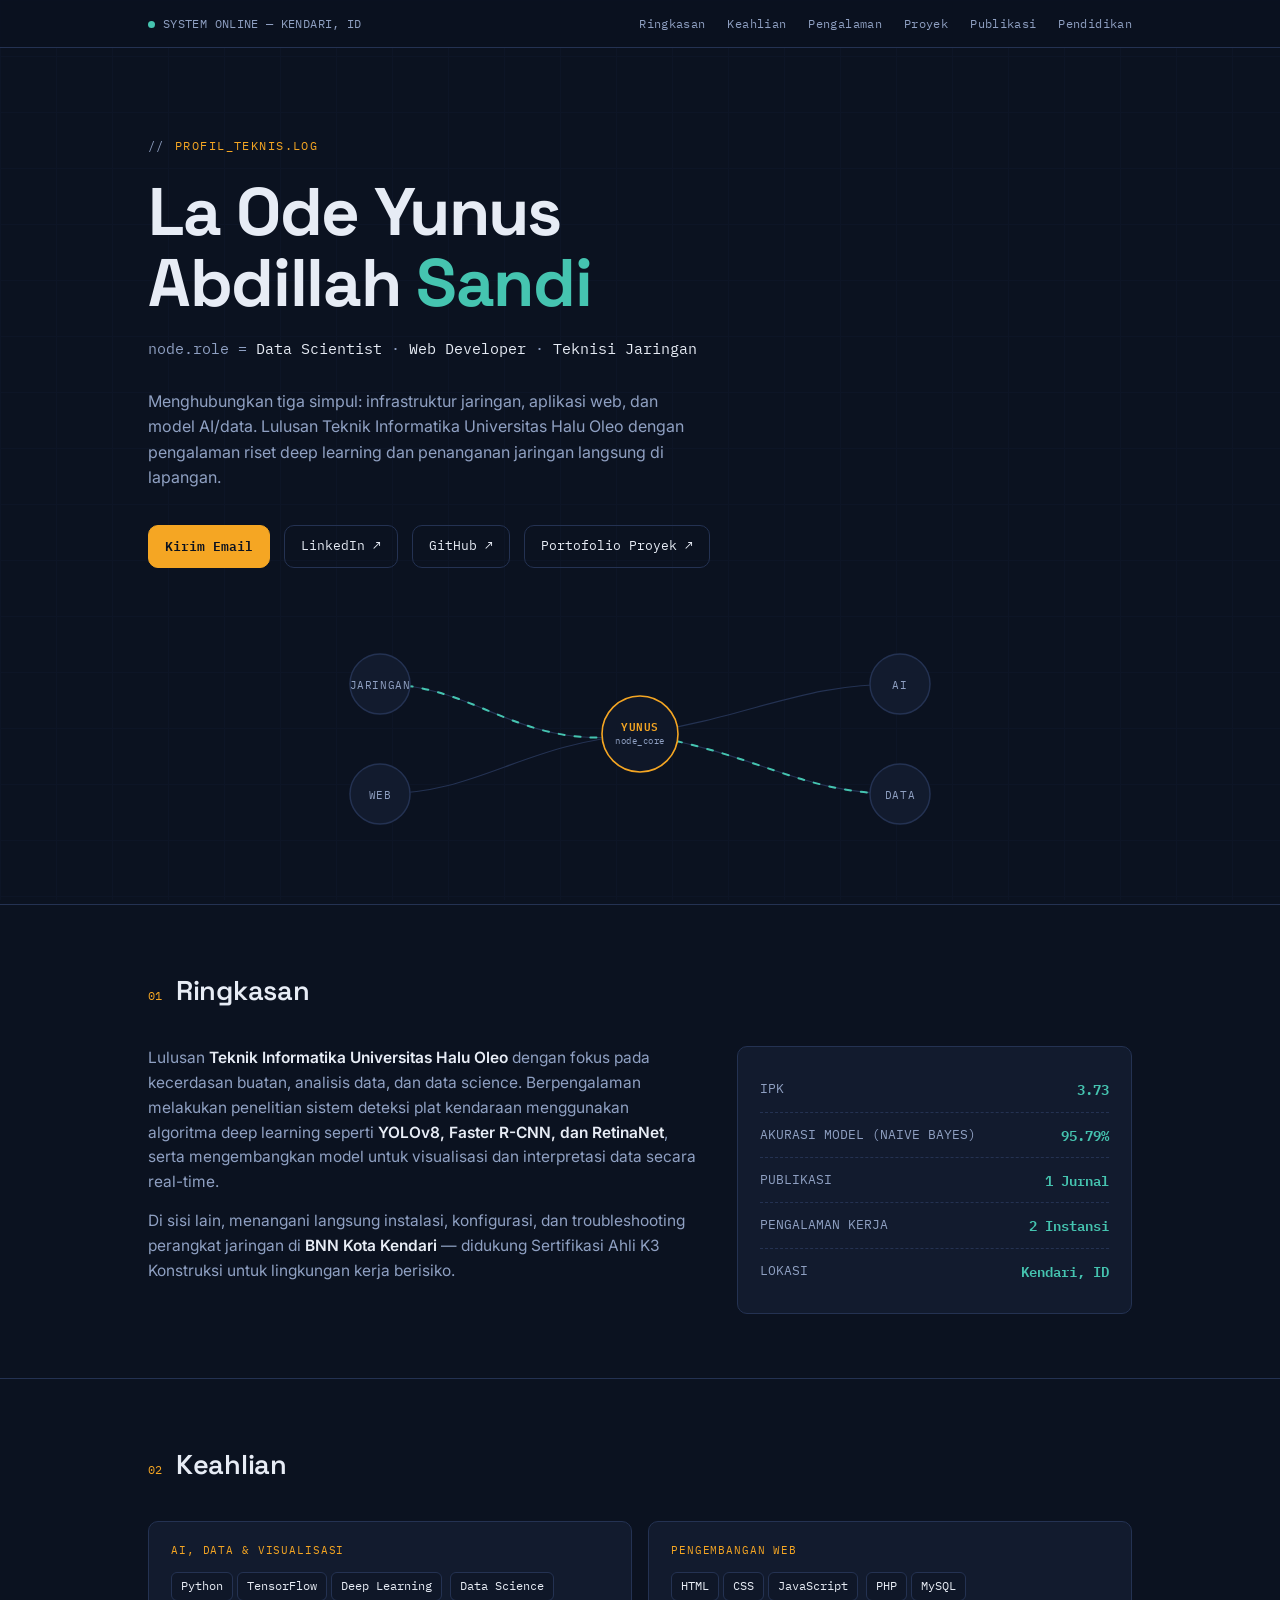
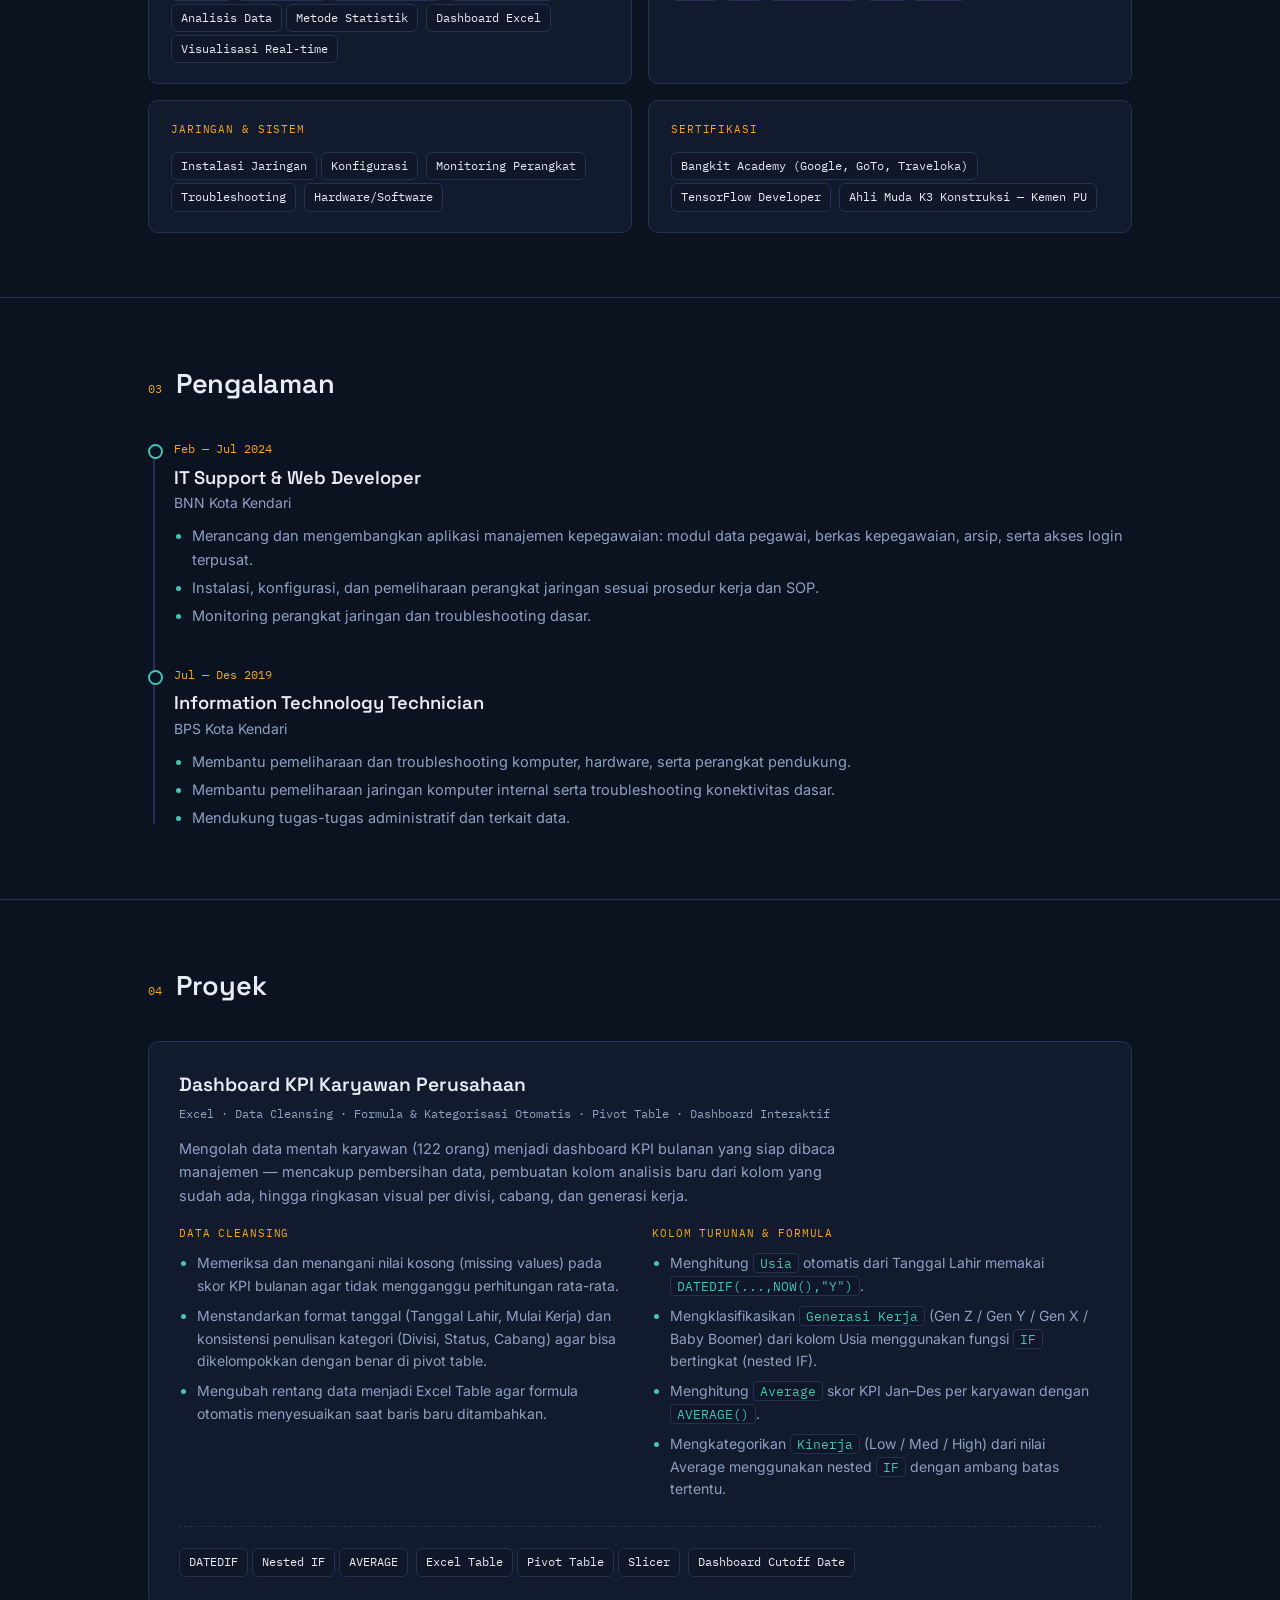
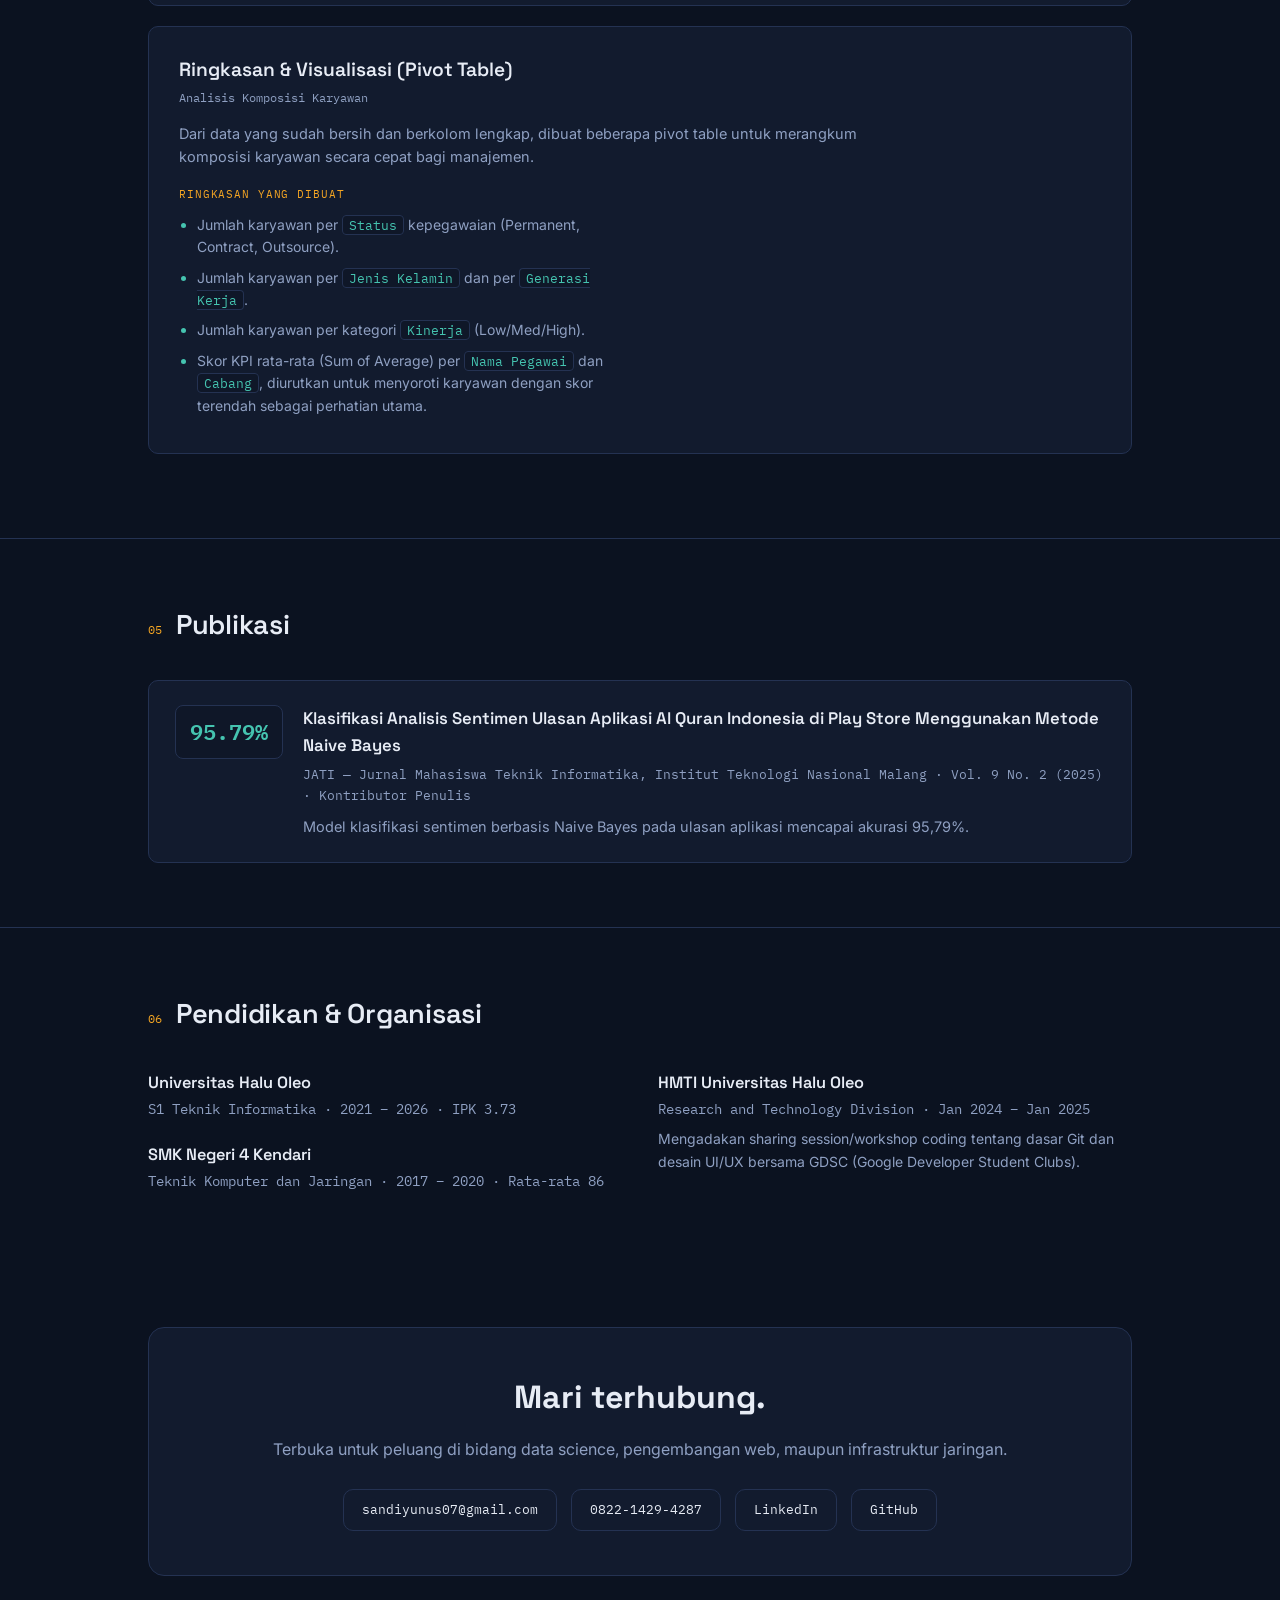
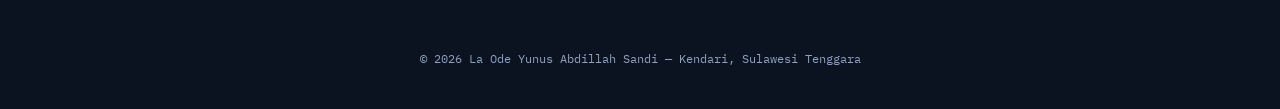
==== index.html @ ad622425 "Add files via upload" ====
<!DOCTYPE html>
<html lang="id">
<head>
<meta charset="UTF-8">
<meta name="viewport" content="width=device-width, initial-scale=1.0">
<title>La Ode Yunus Abdillah Sandi — Portofolio</title>
<link rel="preconnect" href="https://fonts.googleapis.com">
<link href="https://fonts.googleapis.com/css2?family=Space+Grotesk:wght@400;500;600;700&family=Inter:wght@400;500;600&family=IBM+Plex+Mono:wght@400;500;600&display=swap" rel="stylesheet">
<style>
  :root{
    --bg:#0B1220;
    --panel:#121B2E;
    --panel-2:#0F1728;
    --line:#243252;
    --text:#E7ECF5;
    --text-dim:#8FA0C2;
    --amber:#F5A623;
    --cyan:#45C4B0;
    --danger:#E8586C;
    --radius:10px;
    --mono: 'IBM Plex Mono', monospace;
    --disp: 'Space Grotesk', sans-serif;
    --body: 'Inter', sans-serif;
  }
  *{box-sizing:border-box; margin:0; padding:0;}
  html{scroll-behavior:smooth;}
  body{
    background:var(--bg);
    color:var(--text);
    font-family:var(--body);
    line-height:1.6;
    overflow-x:hidden;
  }
  body::before{
    content:"";
    position:fixed; inset:0;
    background-image:
      linear-gradient(var(--line) 1px, transparent 1px),
      linear-gradient(90deg, var(--line) 1px, transparent 1px);
    background-size:56px 56px;
    opacity:0.12;
    pointer-events:none;
    z-index:0;
  }
  a{color:inherit; text-decoration:none;}
  .wrap{max-width:1040px; margin:0 auto; padding:0 28px; position:relative; z-index:1;}
  ::selection{background:var(--amber); color:#0B1220;}

  /* ---------- top status bar ---------- */
  .statusbar{
    position:sticky; top:0; z-index:50;
    background:rgba(11,18,32,0.86);
    backdrop-filter:blur(10px);
    border-bottom:1px solid var(--line);
  }
  .statusbar .wrap{
    display:flex; align-items:center; justify-content:space-between;
    padding:14px 28px;
    font-family:var(--mono);
    font-size:12px;
    color:var(--text-dim);
    letter-spacing:0.03em;
  }
  .statusbar .dot{
    width:7px; height:7px; border-radius:50%;
    background:var(--cyan);
    display:inline-block; margin-right:8px;
    box-shadow:0 0 0 0 rgba(69,196,176,0.6);
    animation:pulse 2s infinite;
  }
  @keyframes pulse{
    0%{box-shadow:0 0 0 0 rgba(69,196,176,0.5);}
    70%{box-shadow:0 0 0 8px rgba(69,196,176,0);}
    100%{box-shadow:0 0 0 0 rgba(69,196,176,0);}
  }
  .statusbar nav{display:flex; gap:22px;}
  .statusbar nav a{color:var(--text-dim); transition:color .2s;}
  .statusbar nav a:hover{color:var(--amber);}
  @media (max-width:640px){ .statusbar nav{display:none;} }

  /* ---------- hero ---------- */
  .hero{padding:88px 0 60px; position:relative;}
  .eyebrow{
    font-family:var(--mono); font-size:12px; color:var(--amber);
    letter-spacing:0.12em; text-transform:uppercase;
    display:flex; align-items:center; gap:10px; margin-bottom:22px;
  }
  .eyebrow::before{content:"//"; color:var(--text-dim);}
  h1{
    font-family:var(--disp); font-weight:700;
    font-size:clamp(2.4rem, 6vw, 4.2rem);
    line-height:1.05; letter-spacing:-0.02em;
    margin-bottom:18px;
  }
  h1 .accent{color:var(--cyan);}
  .role-line{
    font-family:var(--mono); font-size:15px; color:var(--text-dim);
    margin-bottom:28px;
  }
  .role-line span{color:var(--text);}
  .hero-desc{max-width:560px; color:var(--text-dim); font-size:16px; margin-bottom:34px;}
  .hero-links{display:flex; gap:14px; flex-wrap:wrap; margin-bottom:56px;}
  .hero-links a{
    font-family:var(--mono); font-size:13px;
    padding:10px 16px; border:1px solid var(--line); border-radius:var(--radius);
    color:var(--text); transition:.2s;
  }
  .hero-links a:hover{border-color:var(--cyan); color:var(--cyan); transform:translateY(-1px);}
  .hero-links a.primary{background:var(--amber); border-color:var(--amber); color:#0B1220; font-weight:600;}
  .hero-links a.primary:hover{background:#ffb84d; border-color:#ffb84d; color:#0B1220;}

  /* signature network diagram */
  .netdiagram{width:100%; max-width:760px; margin:0 auto;}
  .netdiagram svg{width:100%; height:auto; display:block;}
  .netlabel{font-family:var(--mono); font-size:10.5px; fill:var(--text-dim); letter-spacing:0.05em;}
  .netnode{fill:var(--panel); stroke:var(--line); stroke-width:1.5;}
  .netnode-core{fill:var(--panel-2); stroke:var(--amber); stroke-width:1.6;}
  .netline{stroke:var(--line); stroke-width:1.2; fill:none;}
  .netpulse{stroke:var(--cyan); stroke-width:2; fill:none; stroke-dasharray:6 10; stroke-linecap:round;}

  /* ---------- section shell ---------- */
  section{padding:64px 0; border-top:1px solid var(--line); position:relative;}
  .sec-head{display:flex; align-items:baseline; gap:14px; margin-bottom:34px; flex-wrap:wrap;}
  .sec-num{font-family:var(--mono); font-size:12px; color:var(--amber);}
  .sec-title{font-family:var(--disp); font-size:1.7rem; font-weight:600; letter-spacing:-0.01em;}

  /* ---------- ringkasan ---------- */
  .summary-grid{display:grid; grid-template-columns:1.4fr 1fr; gap:36px;}
  @media (max-width:760px){ .summary-grid{grid-template-columns:1fr;} }
  .summary-text p{color:var(--text-dim); font-size:15.5px; margin-bottom:14px;}
  .summary-text strong{color:var(--text); font-weight:600;}
  .stat-panel{
    background:var(--panel); border:1px solid var(--line); border-radius:var(--radius);
    padding:20px 22px;
  }
  .stat-row{display:flex; justify-content:space-between; padding:11px 0; border-bottom:1px dashed var(--line); font-size:14px;}
  .stat-row:last-child{border-bottom:none;}
  .stat-row .k{color:var(--text-dim); font-family:var(--mono); font-size:12.5px;}
  .stat-row .v{color:var(--cyan); font-weight:600; font-family:var(--mono);}

  /* ---------- keahlian ---------- */
  .skills-grid{display:grid; grid-template-columns:repeat(2, 1fr); gap:16px;}
  @media (max-width:700px){ .skills-grid{grid-template-columns:1fr;} }
  .skill-card{
    background:var(--panel); border:1px solid var(--line); border-radius:var(--radius);
    padding:20px 22px; transition:.2s;
  }
  .skill-card:hover{border-color:var(--cyan); transform:translateY(-2px);}
  .skill-card .label{
    font-family:var(--mono); font-size:11px; color:var(--amber);
    text-transform:uppercase; letter-spacing:0.08em; margin-bottom:10px; display:block;
  }
  .skill-card .items{color:var(--text-dim); font-size:14px;}
  .tag{
    display:inline-block; background:var(--panel-2); border:1px solid var(--line);
    color:var(--text); font-family:var(--mono); font-size:11.5px;
    padding:4px 9px; border-radius:6px; margin:3px 4px 0 0;
  }

  /* ---------- pengalaman timeline ---------- */
  .timeline{position:relative; padding-left:26px;}
  .timeline::before{
    content:""; position:absolute; left:5px; top:6px; bottom:6px; width:1.5px;
    background:var(--line);
  }
  .tl-item{position:relative; margin-bottom:38px;}
  .tl-item:last-child{margin-bottom:0;}
  .tl-item::before{
    content:""; position:absolute; left:-26px; top:5px; width:11px; height:11px;
    border-radius:50%; background:var(--bg); border:2px solid var(--cyan);
  }
  .tl-period{font-family:var(--mono); font-size:12px; color:var(--amber); margin-bottom:4px;}
  .tl-role{font-family:var(--disp); font-size:1.15rem; font-weight:600;}
  .tl-org{color:var(--text-dim); font-size:14px; margin-bottom:10px;}
  .tl-item ul{padding-left:18px; color:var(--text-dim); font-size:14.5px;}
  .tl-item li{margin-bottom:5px;}
  .tl-item li::marker{color:var(--cyan);}

  /* ---------- proyek ---------- */
  .project-card{
    background:var(--panel); border:1px solid var(--line); border-radius:var(--radius);
    padding:28px 30px; margin-bottom:20px;
  }
  .project-head{display:flex; justify-content:space-between; align-items:flex-start; gap:16px; flex-wrap:wrap; margin-bottom:14px;}
  .project-title{font-family:var(--disp); font-weight:600; font-size:1.2rem;}
  .project-type{font-family:var(--mono); font-size:11.5px; color:var(--text-dim); margin-top:4px;}
  .project-desc{color:var(--text-dim); font-size:14.5px; margin-bottom:18px; max-width:680px;}
  .project-cols{display:grid; grid-template-columns:1fr 1fr; gap:24px;}
  @media (max-width:700px){ .project-cols{grid-template-columns:1fr;} }
  .project-block .label{
    font-family:var(--mono); font-size:11px; color:var(--amber);
    text-transform:uppercase; letter-spacing:0.08em; margin-bottom:10px; display:block;
  }
  .project-block ul{padding-left:18px; color:var(--text-dim); font-size:14px;}
  .project-block li{margin-bottom:8px;}
  .project-block li::marker{color:var(--cyan);}
  .project-block code{
    background:var(--panel-2); border:1px solid var(--line); border-radius:4px;
    padding:1px 6px; font-family:var(--mono); font-size:12.5px; color:var(--cyan);
  }
  .project-tags{margin-top:18px; padding-top:18px; border-top:1px dashed var(--line);}

  /* ---------- publikasi ---------- */
  .pub-card{
    background:var(--panel); border:1px solid var(--line); border-radius:var(--radius);
    padding:24px 26px; display:flex; gap:20px; align-items:flex-start;
  }
  @media (max-width:600px){ .pub-card{flex-direction:column;} }
  .pub-badge{
    font-family:var(--mono); font-size:22px; font-weight:600; color:var(--cyan);
    background:var(--panel-2); border:1px solid var(--line); border-radius:8px;
    padding:8px 14px; white-space:nowrap;
  }
  .pub-title{font-family:var(--disp); font-weight:600; font-size:1.05rem; margin-bottom:6px;}
  .pub-meta{color:var(--text-dim); font-size:13px; font-family:var(--mono); margin-bottom:8px;}
  .pub-desc{color:var(--text-dim); font-size:14.5px;}

  /* ---------- pendidikan / organisasi split ---------- */
  .split-grid{display:grid; grid-template-columns:1fr 1fr; gap:36px;}
  @media (max-width:700px){ .split-grid{grid-template-columns:1fr;} }
  .edu-item{margin-bottom:22px;}
  .edu-item:last-child{margin-bottom:0;}
  .edu-school{font-family:var(--disp); font-weight:600; font-size:1.02rem;}
  .edu-detail{color:var(--text-dim); font-size:13.5px; font-family:var(--mono); margin-top:3px;}

  /* ---------- footer / contact ---------- */
  footer{padding:70px 0 50px;}
  .footer-inner{
    background:var(--panel); border:1px solid var(--line); border-radius:16px;
    padding:44px 36px; text-align:center;
  }
  footer h2{font-family:var(--disp); font-size:2rem; margin-bottom:14px;}
  footer p{color:var(--text-dim); margin-bottom:26px;}
  .footer-links{display:flex; gap:14px; justify-content:center; flex-wrap:wrap;}
  .footer-links a{
    font-family:var(--mono); font-size:13px;
    padding:10px 18px; border:1px solid var(--line); border-radius:var(--radius);
    transition:.2s;
  }
  .footer-links a:hover{border-color:var(--amber); color:var(--amber);}
  .copyright{text-align:center; font-family:var(--mono); font-size:11.5px; color:var(--text-dim); padding:24px 0 40px;}

  .reveal{opacity:0; transform:translateY(16px); transition:opacity .6s ease, transform .6s ease;}
  .reveal.in{opacity:1; transform:translateY(0);}

  @media (prefers-reduced-motion: reduce){
    *{animation:none !important; transition:none !important;}
  }
</style>
</head>
<body>

<div class="statusbar">
  <div class="wrap">
    <div><span class="dot"></span>SYSTEM ONLINE — KENDARI, ID</div>
    <nav>
      <a href="#ringkasan">Ringkasan</a>
      <a href="#keahlian">Keahlian</a>
      <a href="#pengalaman">Pengalaman</a>
      <a href="#proyek">Proyek</a>
      <a href="#publikasi">Publikasi</a>
      <a href="#pendidikan">Pendidikan</a>
    </nav>
  </div>
</div>

<header class="hero">
  <div class="wrap">
    <div class="eyebrow">profil_teknis.log</div>
    <h1>La Ode Yunus<br>Abdillah <span class="accent">Sandi</span></h1>
    <div class="role-line">node.role = <span>Data Scientist</span> · <span>Web Developer</span> · <span>Teknisi Jaringan</span></div>
    <p class="hero-desc">Menghubungkan tiga simpul: infrastruktur jaringan, aplikasi web, dan model AI/data. Lulusan Teknik Informatika Universitas Halu Oleo dengan pengalaman riset deep learning dan penanganan jaringan langsung di lapangan.</p>
    <div class="hero-links">
      <a class="primary" href="mailto:sandiyunus07@gmail.com">Kirim Email</a>
      <a href="https://www.linkedin.com/in/laode-yunus/" target="_blank" rel="noopener">LinkedIn ↗</a>
      <a href="https://github.com/SandiYunus" target="_blank" rel="noopener">GitHub ↗</a>
      <a href="https://drive.google.com/drive/folders/1VgXM6Cee7Kmmv13qhAUrv4YIdyEqbrY4" target="_blank" rel="noopener">Portofolio Proyek ↗</a>
    </div>

    <div class="netdiagram reveal">
      <svg viewBox="0 0 760 220" xmlns="http://www.w3.org/2000/svg">
        <path class="netline" d="M120,60 C220,60 260,130 380,110"></path>
        <path class="netline" d="M120,170 C220,170 260,120 380,110"></path>
        <path class="netline" d="M640,60 C540,60 500,90 380,110"></path>
        <path class="netline" d="M640,170 C540,170 500,130 380,110"></path>

        <path class="netpulse" d="M120,60 C220,60 260,130 380,110">
          <animate attributeName="stroke-dashoffset" from="160" to="0" dur="3.2s" repeatCount="indefinite"/>
        </path>
        <path class="netpulse" d="M640,170 C540,170 500,130 380,110">
          <animate attributeName="stroke-dashoffset" from="0" to="160" dur="3.6s" repeatCount="indefinite"/>
        </path>

        <circle class="netnode" cx="120" cy="60" r="30"></circle>
        <text x="120" y="65" text-anchor="middle" class="netlabel">JARINGAN</text>

        <circle class="netnode" cx="120" cy="170" r="30"></circle>
        <text x="120" y="175" text-anchor="middle" class="netlabel">WEB</text>

        <circle class="netnode" cx="640" cy="60" r="30"></circle>
        <text x="640" y="65" text-anchor="middle" class="netlabel">AI</text>

        <circle class="netnode" cx="640" cy="170" r="30"></circle>
        <text x="640" y="175" text-anchor="middle" class="netlabel">DATA</text>

        <circle class="netnode-core" cx="380" cy="110" r="38"></circle>
        <text x="380" y="107" text-anchor="middle" class="netlabel" style="fill:#F5A623; font-weight:600;">YUNUS</text>
        <text x="380" y="120" text-anchor="middle" class="netlabel" style="font-size:9px;">node_core</text>
      </svg>
    </div>
  </div>
</header>

<section id="ringkasan">
  <div class="wrap">
    <div class="sec-head"><span class="sec-num">01</span><span class="sec-title">Ringkasan</span></div>
    <div class="summary-grid">
      <div class="summary-text reveal">
        <p>Lulusan <strong>Teknik Informatika Universitas Halu Oleo</strong> dengan fokus pada kecerdasan buatan, analisis data, dan data science. Berpengalaman melakukan penelitian sistem deteksi plat kendaraan menggunakan algoritma deep learning seperti <strong>YOLOv8, Faster R-CNN, dan RetinaNet</strong>, serta mengembangkan model untuk visualisasi dan interpretasi data secara real-time.</p>
        <p>Di sisi lain, menangani langsung instalasi, konfigurasi, dan troubleshooting perangkat jaringan di <strong>BNN Kota Kendari</strong> — didukung Sertifikasi Ahli K3 Konstruksi untuk lingkungan kerja berisiko.</p>
      </div>
      <div class="stat-panel reveal">
        <div class="stat-row"><span class="k">IPK</span><span class="v">3.73</span></div>
        <div class="stat-row"><span class="k">AKURASI MODEL (NAIVE BAYES)</span><span class="v">95.79%</span></div>
        <div class="stat-row"><span class="k">PUBLIKASI</span><span class="v">1 Jurnal</span></div>
        <div class="stat-row"><span class="k">PENGALAMAN KERJA</span><span class="v">2 Instansi</span></div>
        <div class="stat-row"><span class="k">LOKASI</span><span class="v">Kendari, ID</span></div>
      </div>
    </div>
  </div>
</section>

<section id="keahlian">
  <div class="wrap">
    <div class="sec-head"><span class="sec-num">02</span><span class="sec-title">Keahlian</span></div>
    <div class="skills-grid">
      <div class="skill-card reveal">
        <span class="label">AI, Data &amp; Visualisasi</span>
        <div class="items">
          <span class="tag">Python</span><span class="tag">TensorFlow</span><span class="tag">Deep Learning</span>
          <span class="tag">Data Science</span><span class="tag">Analisis Data</span><span class="tag">Metode Statistik</span>
          <span class="tag">Dashboard Excel</span><span class="tag">Visualisasi Real-time</span>
        </div>
      </div>
      <div class="skill-card reveal">
        <span class="label">Pengembangan Web</span>
        <div class="items">
          <span class="tag">HTML</span><span class="tag">CSS</span><span class="tag">JavaScript</span>
          <span class="tag">PHP</span><span class="tag">MySQL</span>
        </div>
      </div>
      <div class="skill-card reveal">
        <span class="label">Jaringan &amp; Sistem</span>
        <div class="items">
          <span class="tag">Instalasi Jaringan</span><span class="tag">Konfigurasi</span>
          <span class="tag">Monitoring Perangkat</span><span class="tag">Troubleshooting</span>
          <span class="tag">Hardware/Software</span>
        </div>
      </div>
      <div class="skill-card reveal">
        <span class="label">Sertifikasi</span>
        <div class="items">
          <span class="tag">Bangkit Academy (Google, GoTo, Traveloka)</span>
          <span class="tag">TensorFlow Developer</span>
          <span class="tag">Ahli Muda K3 Konstruksi — Kemen PU</span>
        </div>
      </div>
    </div>
  </div>
</section>

<section id="pengalaman">
  <div class="wrap">
    <div class="sec-head"><span class="sec-num">03</span><span class="sec-title">Pengalaman</span></div>
    <div class="timeline">
      <div class="tl-item reveal">
        <div class="tl-period">Feb — Jul 2024</div>
        <div class="tl-role">IT Support &amp; Web Developer</div>
        <div class="tl-org">BNN Kota Kendari</div>
        <ul>
          <li>Merancang dan mengembangkan aplikasi manajemen kepegawaian: modul data pegawai, berkas kepegawaian, arsip, serta akses login terpusat.</li>
          <li>Instalasi, konfigurasi, dan pemeliharaan perangkat jaringan sesuai prosedur kerja dan SOP.</li>
          <li>Monitoring perangkat jaringan dan troubleshooting dasar.</li>
        </ul>
      </div>
      <div class="tl-item reveal">
        <div class="tl-period">Jul — Des 2019</div>
        <div class="tl-role">Information Technology Technician</div>
        <div class="tl-org">BPS Kota Kendari</div>
        <ul>
          <li>Membantu pemeliharaan dan troubleshooting komputer, hardware, serta perangkat pendukung.</li>
          <li>Membantu pemeliharaan jaringan komputer internal serta troubleshooting konektivitas dasar.</li>
          <li>Mendukung tugas-tugas administratif dan terkait data.</li>
        </ul>
      </div>
    </div>
  </div>
</section>

<section id="proyek">
  <div class="wrap">
    <div class="sec-head"><span class="sec-num">04</span><span class="sec-title">Proyek</span></div>

    <div class="project-card reveal">
      <div class="project-head">
        <div>
          <div class="project-title">Dashboard KPI Karyawan Perusahaan</div>
          <div class="project-type">Excel · Data Cleansing · Formula &amp; Kategorisasi Otomatis · Pivot Table · Dashboard Interaktif</div>
        </div>
      </div>
      <p class="project-desc">Mengolah data mentah karyawan (122 orang) menjadi dashboard KPI bulanan yang siap dibaca manajemen — mencakup pembersihan data, pembuatan kolom analisis baru dari kolom yang sudah ada, hingga ringkasan visual per divisi, cabang, dan generasi kerja.</p>

      <div class="project-cols">
        <div class="project-block">
          <span class="label">Data Cleansing</span>
          <ul>
            <li>Memeriksa dan menangani nilai kosong (missing values) pada skor KPI bulanan agar tidak mengganggu perhitungan rata-rata.</li>
            <li>Menstandarkan format tanggal (Tanggal Lahir, Mulai Kerja) dan konsistensi penulisan kategori (Divisi, Status, Cabang) agar bisa dikelompokkan dengan benar di pivot table.</li>
            <li>Mengubah rentang data menjadi Excel Table agar formula otomatis menyesuaikan saat baris baru ditambahkan.</li>
          </ul>
        </div>
        <div class="project-block">
          <span class="label">Kolom Turunan &amp; Formula</span>
          <ul>
            <li>Menghitung <code>Usia</code> otomatis dari Tanggal Lahir memakai <code>DATEDIF(...,NOW(),"Y")</code>.</li>
            <li>Mengklasifikasikan <code>Generasi Kerja</code> (Gen Z / Gen Y / Gen X / Baby Boomer) dari kolom Usia menggunakan fungsi <code>IF</code> bertingkat (nested IF).</li>
            <li>Menghitung <code>Average</code> skor KPI Jan–Des per karyawan dengan <code>AVERAGE()</code>.</li>
            <li>Mengkategorikan <code>Kinerja</code> (Low / Med / High) dari nilai Average menggunakan nested <code>IF</code> dengan ambang batas tertentu.</li>
          </ul>
        </div>
      </div>

      <div class="project-tags">
        <span class="tag">DATEDIF</span><span class="tag">Nested IF</span><span class="tag">AVERAGE</span>
        <span class="tag">Excel Table</span><span class="tag">Pivot Table</span><span class="tag">Slicer</span>
        <span class="tag">Dashboard Cutoff Date</span>
      </div>
    </div>

    <div class="project-card reveal">
      <div class="project-head">
        <div>
          <div class="project-title">Ringkasan &amp; Visualisasi (Pivot Table)</div>
          <div class="project-type">Analisis Komposisi Karyawan</div>
        </div>
      </div>
      <p class="project-desc">Dari data yang sudah bersih dan berkolom lengkap, dibuat beberapa pivot table untuk merangkum komposisi karyawan secara cepat bagi manajemen.</p>
      <div class="project-cols">
        <div class="project-block">
          <span class="label">Ringkasan yang Dibuat</span>
          <ul>
            <li>Jumlah karyawan per <code>Status</code> kepegawaian (Permanent, Contract, Outsource).</li>
            <li>Jumlah karyawan per <code>Jenis Kelamin</code> dan per <code>Generasi Kerja</code>.</li>
            <li>Jumlah karyawan per kategori <code>Kinerja</code> (Low/Med/High).</li>
            <li>Skor KPI rata-rata (Sum of Average) per <code>Nama Pegawai</code> dan <code>Cabang</code>, diurutkan untuk menyoroti karyawan dengan skor terendah sebagai perhatian utama.</li>
          </ul>
        </div>
      </div>
    </div>
  </div>
</section>

<section id="publikasi">
  <div class="wrap">
    <div class="sec-head"><span class="sec-num">05</span><span class="sec-title">Publikasi</span></div>
    <div class="pub-card reveal">
      <div class="pub-badge">95.79%</div>
      <div>
        <div class="pub-title">Klasifikasi Analisis Sentimen Ulasan Aplikasi Al Quran Indonesia di Play Store Menggunakan Metode Naive Bayes</div>
        <div class="pub-meta">JATI — Jurnal Mahasiswa Teknik Informatika, Institut Teknologi Nasional Malang · Vol. 9 No. 2 (2025) · Kontributor Penulis</div>
        <div class="pub-desc">Model klasifikasi sentimen berbasis Naive Bayes pada ulasan aplikasi mencapai akurasi 95,79%.</div>
      </div>
    </div>
  </div>
</section>

<section id="pendidikan">
  <div class="wrap">
    <div class="sec-head"><span class="sec-num">06</span><span class="sec-title">Pendidikan &amp; Organisasi</span></div>
    <div class="split-grid">
      <div class="reveal">
        <div class="edu-item">
          <div class="edu-school">Universitas Halu Oleo</div>
          <div class="edu-detail">S1 Teknik Informatika · 2021 – 2026 · IPK 3.73</div>
        </div>
        <div class="edu-item">
          <div class="edu-school">SMK Negeri 4 Kendari</div>
          <div class="edu-detail">Teknik Komputer dan Jaringan · 2017 – 2020 · Rata-rata 86</div>
        </div>
      </div>
      <div class="reveal">
        <div class="edu-item">
          <div class="edu-school">HMTI Universitas Halu Oleo</div>
          <div class="edu-detail">Research and Technology Division · Jan 2024 – Jan 2025</div>
          <p style="color:var(--text-dim); font-size:14px; margin-top:8px;">Mengadakan sharing session/workshop coding tentang dasar Git dan desain UI/UX bersama GDSC (Google Developer Student Clubs).</p>
        </div>
      </div>
    </div>
  </div>
</section>

<footer>
  <div class="wrap">
    <div class="footer-inner reveal">
      <h2>Mari terhubung.</h2>
      <p>Terbuka untuk peluang di bidang data science, pengembangan web, maupun infrastruktur jaringan.</p>
      <div class="footer-links">
        <a href="mailto:sandiyunus07@gmail.com">sandiyunus07@gmail.com</a>
        <a href="tel:+6282214294287">0822-1429-4287</a>
        <a href="https://www.linkedin.com/in/laode-yunus/" target="_blank" rel="noopener">LinkedIn</a>
        <a href="https://github.com/SandiYunus" target="_blank" rel="noopener">GitHub</a>
      </div>
    </div>
  </div>
</footer>
<div class="copyright">© 2026 La Ode Yunus Abdillah Sandi — Kendari, Sulawesi Tenggara</div>

<script>
  const els = document.querySelectorAll('.reveal');
  const io = new IntersectionObserver((entries)=>{
    entries.forEach(e=>{ if(e.isIntersecting){ e.target.classList.add('in'); io.unobserve(e.target);} });
  }, {threshold:0.15});
  els.forEach(el=>io.observe(el));
</script>

</body>
</html>
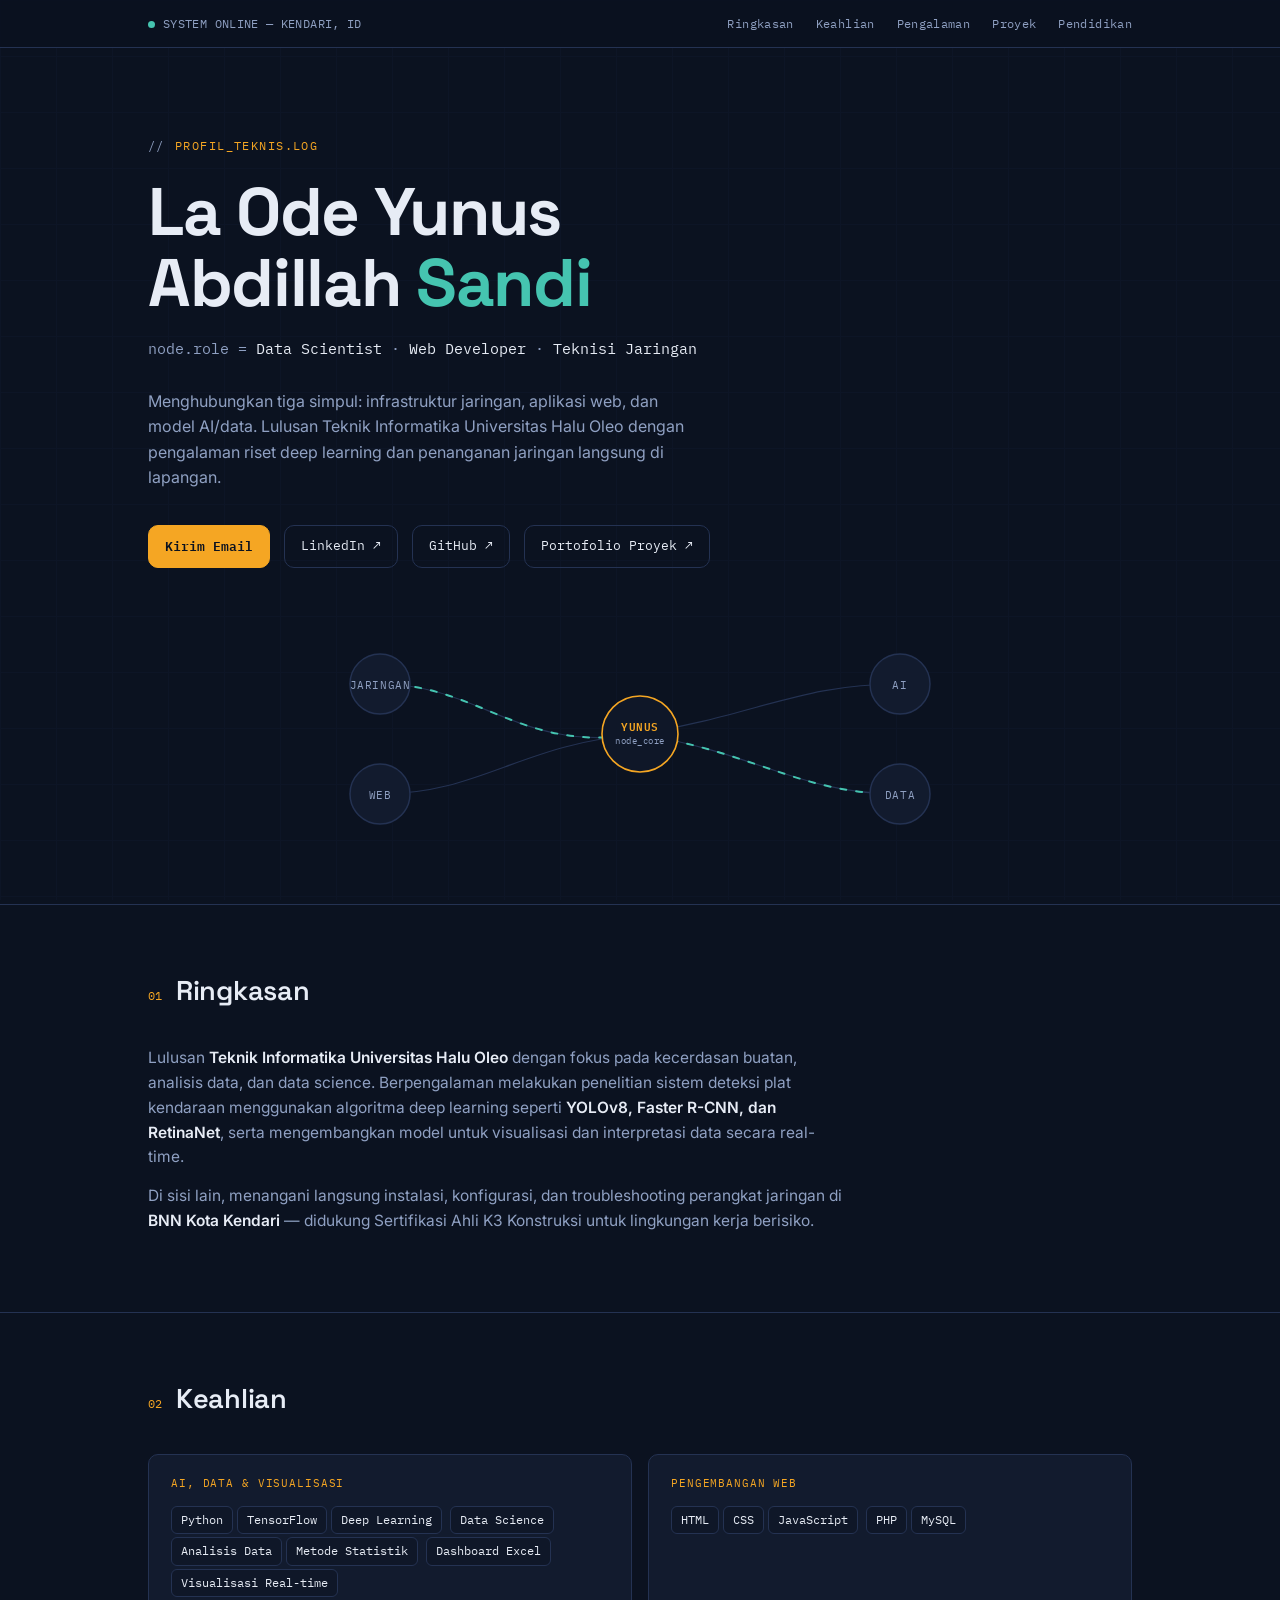
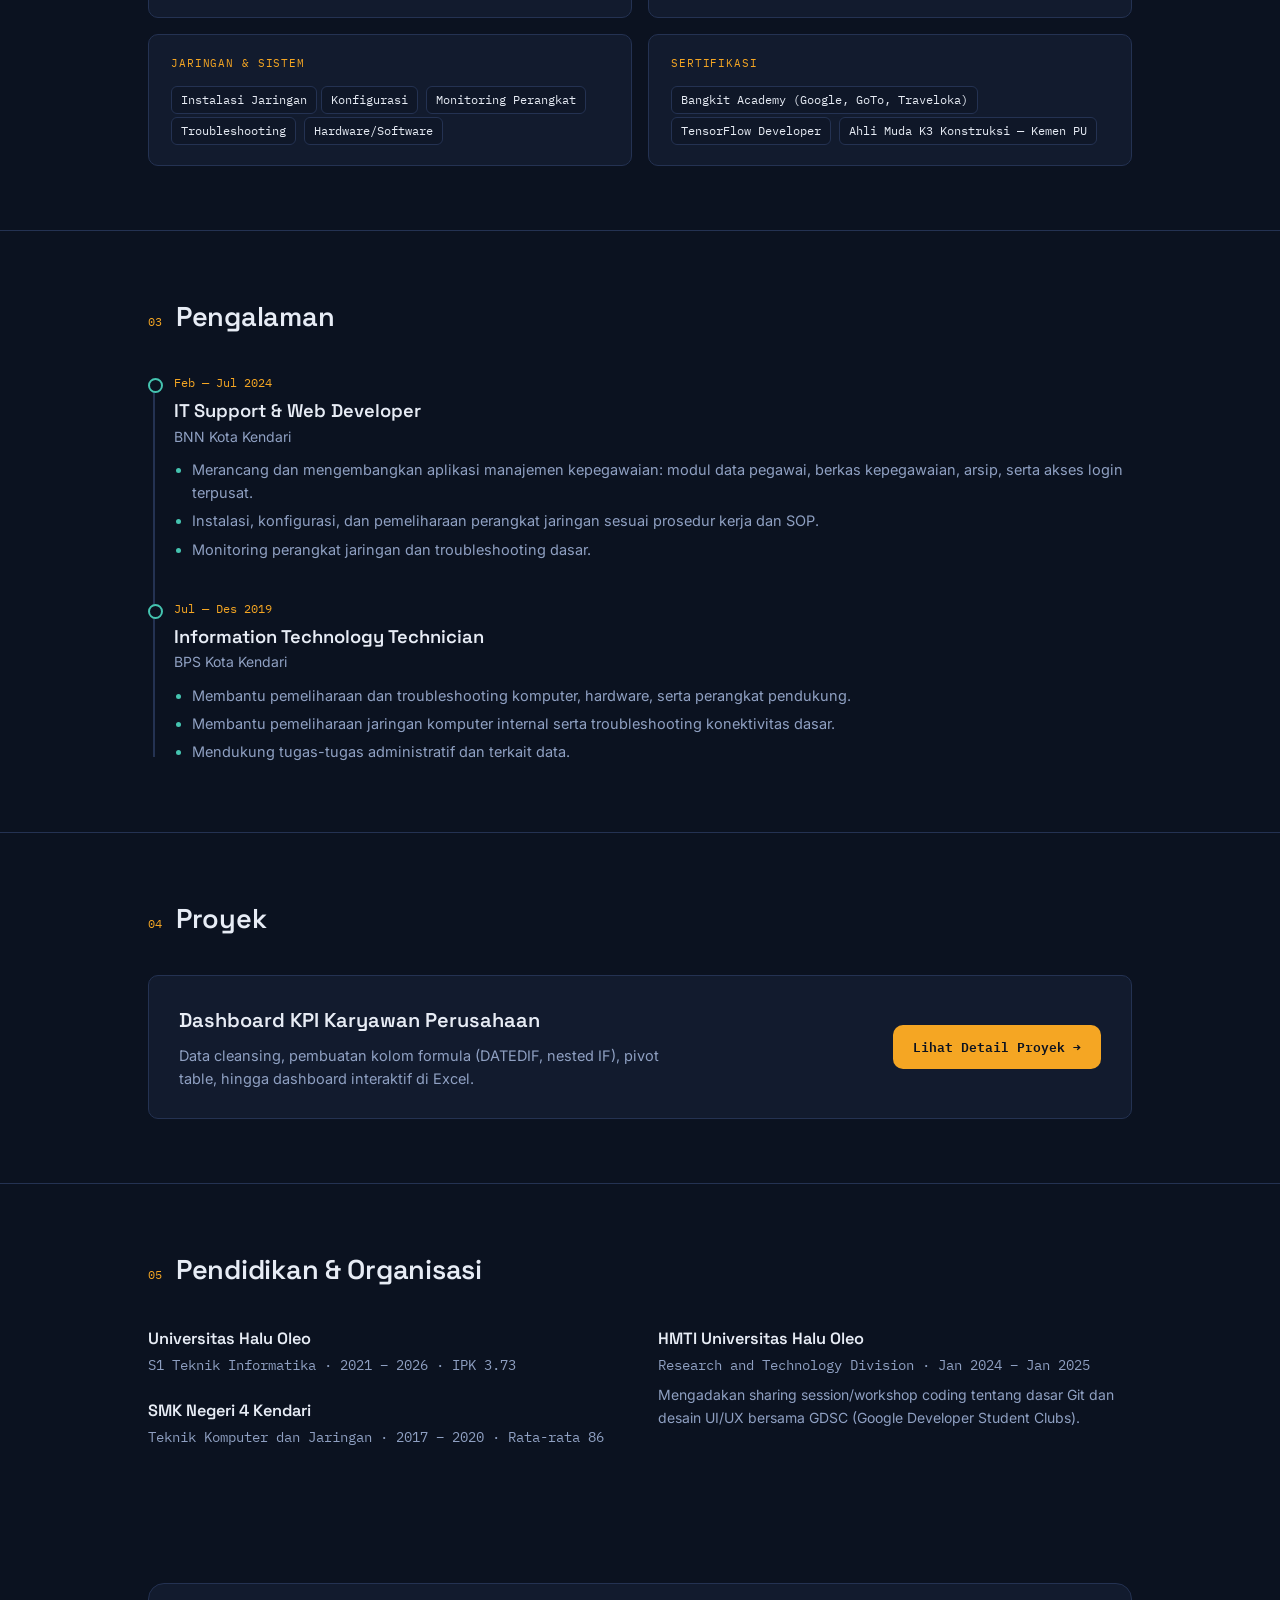
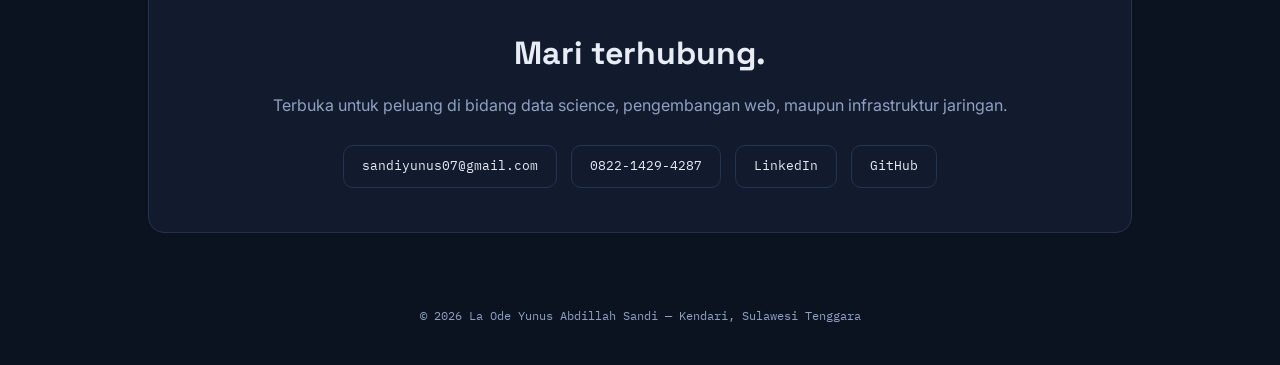
==== commit d3c686d7: "Add files via upload" ====
--- a/index.html
+++ b/index.html
@@ -6,247 +6,7 @@
 <title>La Ode Yunus Abdillah Sandi — Portofolio</title>
 <link rel="preconnect" href="https://fonts.googleapis.com">
 <link href="https://fonts.googleapis.com/css2?family=Space+Grotesk:wght@400;500;600;700&family=Inter:wght@400;500;600&family=IBM+Plex+Mono:wght@400;500;600&display=swap" rel="stylesheet">
-<style>
-  :root{
-    --bg:#0B1220;
-    --panel:#121B2E;
-    --panel-2:#0F1728;
-    --line:#243252;
-    --text:#E7ECF5;
-    --text-dim:#8FA0C2;
-    --amber:#F5A623;
-    --cyan:#45C4B0;
-    --danger:#E8586C;
-    --radius:10px;
-    --mono: 'IBM Plex Mono', monospace;
-    --disp: 'Space Grotesk', sans-serif;
-    --body: 'Inter', sans-serif;
-  }
-  *{box-sizing:border-box; margin:0; padding:0;}
-  html{scroll-behavior:smooth;}
-  body{
-    background:var(--bg);
-    color:var(--text);
-    font-family:var(--body);
-    line-height:1.6;
-    overflow-x:hidden;
-  }
-  body::before{
-    content:"";
-    position:fixed; inset:0;
-    background-image:
-      linear-gradient(var(--line) 1px, transparent 1px),
-      linear-gradient(90deg, var(--line) 1px, transparent 1px);
-    background-size:56px 56px;
-    opacity:0.12;
-    pointer-events:none;
-    z-index:0;
-  }
-  a{color:inherit; text-decoration:none;}
-  .wrap{max-width:1040px; margin:0 auto; padding:0 28px; position:relative; z-index:1;}
-  ::selection{background:var(--amber); color:#0B1220;}
-
-  /* ---------- top status bar ---------- */
-  .statusbar{
-    position:sticky; top:0; z-index:50;
-    background:rgba(11,18,32,0.86);
-    backdrop-filter:blur(10px);
-    border-bottom:1px solid var(--line);
-  }
-  .statusbar .wrap{
-    display:flex; align-items:center; justify-content:space-between;
-    padding:14px 28px;
-    font-family:var(--mono);
-    font-size:12px;
-    color:var(--text-dim);
-    letter-spacing:0.03em;
-  }
-  .statusbar .dot{
-    width:7px; height:7px; border-radius:50%;
-    background:var(--cyan);
-    display:inline-block; margin-right:8px;
-    box-shadow:0 0 0 0 rgba(69,196,176,0.6);
-    animation:pulse 2s infinite;
-  }
-  @keyframes pulse{
-    0%{box-shadow:0 0 0 0 rgba(69,196,176,0.5);}
-    70%{box-shadow:0 0 0 8px rgba(69,196,176,0);}
-    100%{box-shadow:0 0 0 0 rgba(69,196,176,0);}
-  }
-  .statusbar nav{display:flex; gap:22px;}
-  .statusbar nav a{color:var(--text-dim); transition:color .2s;}
-  .statusbar nav a:hover{color:var(--amber);}
-  @media (max-width:640px){ .statusbar nav{display:none;} }
-
-  /* ---------- hero ---------- */
-  .hero{padding:88px 0 60px; position:relative;}
-  .eyebrow{
-    font-family:var(--mono); font-size:12px; color:var(--amber);
-    letter-spacing:0.12em; text-transform:uppercase;
-    display:flex; align-items:center; gap:10px; margin-bottom:22px;
-  }
-  .eyebrow::before{content:"//"; color:var(--text-dim);}
-  h1{
-    font-family:var(--disp); font-weight:700;
-    font-size:clamp(2.4rem, 6vw, 4.2rem);
-    line-height:1.05; letter-spacing:-0.02em;
-    margin-bottom:18px;
-  }
-  h1 .accent{color:var(--cyan);}
-  .role-line{
-    font-family:var(--mono); font-size:15px; color:var(--text-dim);
-    margin-bottom:28px;
-  }
-  .role-line span{color:var(--text);}
-  .hero-desc{max-width:560px; color:var(--text-dim); font-size:16px; margin-bottom:34px;}
-  .hero-links{display:flex; gap:14px; flex-wrap:wrap; margin-bottom:56px;}
-  .hero-links a{
-    font-family:var(--mono); font-size:13px;
-    padding:10px 16px; border:1px solid var(--line); border-radius:var(--radius);
-    color:var(--text); transition:.2s;
-  }
-  .hero-links a:hover{border-color:var(--cyan); color:var(--cyan); transform:translateY(-1px);}
-  .hero-links a.primary{background:var(--amber); border-color:var(--amber); color:#0B1220; font-weight:600;}
-  .hero-links a.primary:hover{background:#ffb84d; border-color:#ffb84d; color:#0B1220;}
-
-  /* signature network diagram */
-  .netdiagram{width:100%; max-width:760px; margin:0 auto;}
-  .netdiagram svg{width:100%; height:auto; display:block;}
-  .netlabel{font-family:var(--mono); font-size:10.5px; fill:var(--text-dim); letter-spacing:0.05em;}
-  .netnode{fill:var(--panel); stroke:var(--line); stroke-width:1.5;}
-  .netnode-core{fill:var(--panel-2); stroke:var(--amber); stroke-width:1.6;}
-  .netline{stroke:var(--line); stroke-width:1.2; fill:none;}
-  .netpulse{stroke:var(--cyan); stroke-width:2; fill:none; stroke-dasharray:6 10; stroke-linecap:round;}
-
-  /* ---------- section shell ---------- */
-  section{padding:64px 0; border-top:1px solid var(--line); position:relative;}
-  .sec-head{display:flex; align-items:baseline; gap:14px; margin-bottom:34px; flex-wrap:wrap;}
-  .sec-num{font-family:var(--mono); font-size:12px; color:var(--amber);}
-  .sec-title{font-family:var(--disp); font-size:1.7rem; font-weight:600; letter-spacing:-0.01em;}
-
-  /* ---------- ringkasan ---------- */
-  .summary-grid{display:grid; grid-template-columns:1.4fr 1fr; gap:36px;}
-  @media (max-width:760px){ .summary-grid{grid-template-columns:1fr;} }
-  .summary-text p{color:var(--text-dim); font-size:15.5px; margin-bottom:14px;}
-  .summary-text strong{color:var(--text); font-weight:600;}
-  .stat-panel{
-    background:var(--panel); border:1px solid var(--line); border-radius:var(--radius);
-    padding:20px 22px;
-  }
-  .stat-row{display:flex; justify-content:space-between; padding:11px 0; border-bottom:1px dashed var(--line); font-size:14px;}
-  .stat-row:last-child{border-bottom:none;}
-  .stat-row .k{color:var(--text-dim); font-family:var(--mono); font-size:12.5px;}
-  .stat-row .v{color:var(--cyan); font-weight:600; font-family:var(--mono);}
-
-  /* ---------- keahlian ---------- */
-  .skills-grid{display:grid; grid-template-columns:repeat(2, 1fr); gap:16px;}
-  @media (max-width:700px){ .skills-grid{grid-template-columns:1fr;} }
-  .skill-card{
-    background:var(--panel); border:1px solid var(--line); border-radius:var(--radius);
-    padding:20px 22px; transition:.2s;
-  }
-  .skill-card:hover{border-color:var(--cyan); transform:translateY(-2px);}
-  .skill-card .label{
-    font-family:var(--mono); font-size:11px; color:var(--amber);
-    text-transform:uppercase; letter-spacing:0.08em; margin-bottom:10px; display:block;
-  }
-  .skill-card .items{color:var(--text-dim); font-size:14px;}
-  .tag{
-    display:inline-block; background:var(--panel-2); border:1px solid var(--line);
-    color:var(--text); font-family:var(--mono); font-size:11.5px;
-    padding:4px 9px; border-radius:6px; margin:3px 4px 0 0;
-  }
-
-  /* ---------- pengalaman timeline ---------- */
-  .timeline{position:relative; padding-left:26px;}
-  .timeline::before{
-    content:""; position:absolute; left:5px; top:6px; bottom:6px; width:1.5px;
-    background:var(--line);
-  }
-  .tl-item{position:relative; margin-bottom:38px;}
-  .tl-item:last-child{margin-bottom:0;}
-  .tl-item::before{
-    content:""; position:absolute; left:-26px; top:5px; width:11px; height:11px;
-    border-radius:50%; background:var(--bg); border:2px solid var(--cyan);
-  }
-  .tl-period{font-family:var(--mono); font-size:12px; color:var(--amber); margin-bottom:4px;}
-  .tl-role{font-family:var(--disp); font-size:1.15rem; font-weight:600;}
-  .tl-org{color:var(--text-dim); font-size:14px; margin-bottom:10px;}
-  .tl-item ul{padding-left:18px; color:var(--text-dim); font-size:14.5px;}
-  .tl-item li{margin-bottom:5px;}
-  .tl-item li::marker{color:var(--cyan);}
-
-  /* ---------- proyek ---------- */
-  .project-card{
-    background:var(--panel); border:1px solid var(--line); border-radius:var(--radius);
-    padding:28px 30px; margin-bottom:20px;
-  }
-  .project-head{display:flex; justify-content:space-between; align-items:flex-start; gap:16px; flex-wrap:wrap; margin-bottom:14px;}
-  .project-title{font-family:var(--disp); font-weight:600; font-size:1.2rem;}
-  .project-type{font-family:var(--mono); font-size:11.5px; color:var(--text-dim); margin-top:4px;}
-  .project-desc{color:var(--text-dim); font-size:14.5px; margin-bottom:18px; max-width:680px;}
-  .project-cols{display:grid; grid-template-columns:1fr 1fr; gap:24px;}
-  @media (max-width:700px){ .project-cols{grid-template-columns:1fr;} }
-  .project-block .label{
-    font-family:var(--mono); font-size:11px; color:var(--amber);
-    text-transform:uppercase; letter-spacing:0.08em; margin-bottom:10px; display:block;
-  }
-  .project-block ul{padding-left:18px; color:var(--text-dim); font-size:14px;}
-  .project-block li{margin-bottom:8px;}
-  .project-block li::marker{color:var(--cyan);}
-  .project-block code{
-    background:var(--panel-2); border:1px solid var(--line); border-radius:4px;
-    padding:1px 6px; font-family:var(--mono); font-size:12.5px; color:var(--cyan);
-  }
-  .project-tags{margin-top:18px; padding-top:18px; border-top:1px dashed var(--line);}
-
-  /* ---------- publikasi ---------- */
-  .pub-card{
-    background:var(--panel); border:1px solid var(--line); border-radius:var(--radius);
-    padding:24px 26px; display:flex; gap:20px; align-items:flex-start;
-  }
-  @media (max-width:600px){ .pub-card{flex-direction:column;} }
-  .pub-badge{
-    font-family:var(--mono); font-size:22px; font-weight:600; color:var(--cyan);
-    background:var(--panel-2); border:1px solid var(--line); border-radius:8px;
-    padding:8px 14px; white-space:nowrap;
-  }
-  .pub-title{font-family:var(--disp); font-weight:600; font-size:1.05rem; margin-bottom:6px;}
-  .pub-meta{color:var(--text-dim); font-size:13px; font-family:var(--mono); margin-bottom:8px;}
-  .pub-desc{color:var(--text-dim); font-size:14.5px;}
-
-  /* ---------- pendidikan / organisasi split ---------- */
-  .split-grid{display:grid; grid-template-columns:1fr 1fr; gap:36px;}
-  @media (max-width:700px){ .split-grid{grid-template-columns:1fr;} }
-  .edu-item{margin-bottom:22px;}
-  .edu-item:last-child{margin-bottom:0;}
-  .edu-school{font-family:var(--disp); font-weight:600; font-size:1.02rem;}
-  .edu-detail{color:var(--text-dim); font-size:13.5px; font-family:var(--mono); margin-top:3px;}
-
-  /* ---------- footer / contact ---------- */
-  footer{padding:70px 0 50px;}
-  .footer-inner{
-    background:var(--panel); border:1px solid var(--line); border-radius:16px;
-    padding:44px 36px; text-align:center;
-  }
-  footer h2{font-family:var(--disp); font-size:2rem; margin-bottom:14px;}
-  footer p{color:var(--text-dim); margin-bottom:26px;}
-  .footer-links{display:flex; gap:14px; justify-content:center; flex-wrap:wrap;}
-  .footer-links a{
-    font-family:var(--mono); font-size:13px;
-    padding:10px 18px; border:1px solid var(--line); border-radius:var(--radius);
-    transition:.2s;
-  }
-  .footer-links a:hover{border-color:var(--amber); color:var(--amber);}
-  .copyright{text-align:center; font-family:var(--mono); font-size:11.5px; color:var(--text-dim); padding:24px 0 40px;}
-
-  .reveal{opacity:0; transform:translateY(16px); transition:opacity .6s ease, transform .6s ease;}
-  .reveal.in{opacity:1; transform:translateY(0);}
-
-  @media (prefers-reduced-motion: reduce){
-    *{animation:none !important; transition:none !important;}
-  }
-</style>
+<link rel="stylesheet" href="style.css">
 </head>
 <body>
 
@@ -257,8 +17,7 @@
       <a href="#ringkasan">Ringkasan</a>
       <a href="#keahlian">Keahlian</a>
       <a href="#pengalaman">Pengalaman</a>
-      <a href="#proyek">Proyek</a>
-      <a href="#publikasi">Publikasi</a>
+      <a href="proyek.html">Proyek</a>
       <a href="#pendidikan">Pendidikan</a>
     </nav>
   </div>
@@ -318,13 +77,6 @@
       <div class="summary-text reveal">
         <p>Lulusan <strong>Teknik Informatika Universitas Halu Oleo</strong> dengan fokus pada kecerdasan buatan, analisis data, dan data science. Berpengalaman melakukan penelitian sistem deteksi plat kendaraan menggunakan algoritma deep learning seperti <strong>YOLOv8, Faster R-CNN, dan RetinaNet</strong>, serta mengembangkan model untuk visualisasi dan interpretasi data secara real-time.</p>
         <p>Di sisi lain, menangani langsung instalasi, konfigurasi, dan troubleshooting perangkat jaringan di <strong>BNN Kota Kendari</strong> — didukung Sertifikasi Ahli K3 Konstruksi untuk lingkungan kerja berisiko.</p>
-      </div>
-      <div class="stat-panel reveal">
-        <div class="stat-row"><span class="k">IPK</span><span class="v">3.73</span></div>
-        <div class="stat-row"><span class="k">AKURASI MODEL (NAIVE BAYES)</span><span class="v">95.79%</span></div>
-        <div class="stat-row"><span class="k">PUBLIKASI</span><span class="v">1 Jurnal</span></div>
-        <div class="stat-row"><span class="k">PENGALAMAN KERJA</span><span class="v">2 Instansi</span></div>
-        <div class="stat-row"><span class="k">LOKASI</span><span class="v">Kendari, ID</span></div>
       </div>
     </div>
   </div>
@@ -400,83 +152,19 @@
 <section id="proyek">
   <div class="wrap">
     <div class="sec-head"><span class="sec-num">04</span><span class="sec-title">Proyek</span></div>
-
-    <div class="project-card reveal">
-      <div class="project-head">
-        <div>
-          <div class="project-title">Dashboard KPI Karyawan Perusahaan</div>
-          <div class="project-type">Excel · Data Cleansing · Formula &amp; Kategorisasi Otomatis · Pivot Table · Dashboard Interaktif</div>
-        </div>
-      </div>
-      <p class="project-desc">Mengolah data mentah karyawan (122 orang) menjadi dashboard KPI bulanan yang siap dibaca manajemen — mencakup pembersihan data, pembuatan kolom analisis baru dari kolom yang sudah ada, hingga ringkasan visual per divisi, cabang, dan generasi kerja.</p>
-
-      <div class="project-cols">
-        <div class="project-block">
-          <span class="label">Data Cleansing</span>
-          <ul>
-            <li>Memeriksa dan menangani nilai kosong (missing values) pada skor KPI bulanan agar tidak mengganggu perhitungan rata-rata.</li>
-            <li>Menstandarkan format tanggal (Tanggal Lahir, Mulai Kerja) dan konsistensi penulisan kategori (Divisi, Status, Cabang) agar bisa dikelompokkan dengan benar di pivot table.</li>
-            <li>Mengubah rentang data menjadi Excel Table agar formula otomatis menyesuaikan saat baris baru ditambahkan.</li>
-          </ul>
-        </div>
-        <div class="project-block">
-          <span class="label">Kolom Turunan &amp; Formula</span>
-          <ul>
-            <li>Menghitung <code>Usia</code> otomatis dari Tanggal Lahir memakai <code>DATEDIF(...,NOW(),"Y")</code>.</li>
-            <li>Mengklasifikasikan <code>Generasi Kerja</code> (Gen Z / Gen Y / Gen X / Baby Boomer) dari kolom Usia menggunakan fungsi <code>IF</code> bertingkat (nested IF).</li>
-            <li>Menghitung <code>Average</code> skor KPI Jan–Des per karyawan dengan <code>AVERAGE()</code>.</li>
-            <li>Mengkategorikan <code>Kinerja</code> (Low / Med / High) dari nilai Average menggunakan nested <code>IF</code> dengan ambang batas tertentu.</li>
-          </ul>
-        </div>
-      </div>
-
-      <div class="project-tags">
-        <span class="tag">DATEDIF</span><span class="tag">Nested IF</span><span class="tag">AVERAGE</span>
-        <span class="tag">Excel Table</span><span class="tag">Pivot Table</span><span class="tag">Slicer</span>
-        <span class="tag">Dashboard Cutoff Date</span>
-      </div>
-    </div>
-
-    <div class="project-card reveal">
-      <div class="project-head">
-        <div>
-          <div class="project-title">Ringkasan &amp; Visualisasi (Pivot Table)</div>
-          <div class="project-type">Analisis Komposisi Karyawan</div>
-        </div>
-      </div>
-      <p class="project-desc">Dari data yang sudah bersih dan berkolom lengkap, dibuat beberapa pivot table untuk merangkum komposisi karyawan secara cepat bagi manajemen.</p>
-      <div class="project-cols">
-        <div class="project-block">
-          <span class="label">Ringkasan yang Dibuat</span>
-          <ul>
-            <li>Jumlah karyawan per <code>Status</code> kepegawaian (Permanent, Contract, Outsource).</li>
-            <li>Jumlah karyawan per <code>Jenis Kelamin</code> dan per <code>Generasi Kerja</code>.</li>
-            <li>Jumlah karyawan per kategori <code>Kinerja</code> (Low/Med/High).</li>
-            <li>Skor KPI rata-rata (Sum of Average) per <code>Nama Pegawai</code> dan <code>Cabang</code>, diurutkan untuk menyoroti karyawan dengan skor terendah sebagai perhatian utama.</li>
-          </ul>
-        </div>
-      </div>
-    </div>
-  </div>
-</section>
-
-<section id="publikasi">
-  <div class="wrap">
-    <div class="sec-head"><span class="sec-num">05</span><span class="sec-title">Publikasi</span></div>
-    <div class="pub-card reveal">
-      <div class="pub-badge">95.79%</div>
+    <a href="proyek.html" class="project-preview-card reveal">
       <div>
-        <div class="pub-title">Klasifikasi Analisis Sentimen Ulasan Aplikasi Al Quran Indonesia di Play Store Menggunakan Metode Naive Bayes</div>
-        <div class="pub-meta">JATI — Jurnal Mahasiswa Teknik Informatika, Institut Teknologi Nasional Malang · Vol. 9 No. 2 (2025) · Kontributor Penulis</div>
-        <div class="pub-desc">Model klasifikasi sentimen berbasis Naive Bayes pada ulasan aplikasi mencapai akurasi 95,79%.</div>
-      </div>
-    </div>
+        <div class="ppc-title">Dashboard KPI Karyawan Perusahaan</div>
+        <div class="ppc-desc">Data cleansing, pembuatan kolom formula (DATEDIF, nested IF), pivot table, hingga dashboard interaktif di Excel.</div>
+      </div>
+      <span class="ppc-btn">Lihat Detail Proyek →</span>
+    </a>
   </div>
 </section>
 
 <section id="pendidikan">
   <div class="wrap">
-    <div class="sec-head"><span class="sec-num">06</span><span class="sec-title">Pendidikan &amp; Organisasi</span></div>
+    <div class="sec-head"><span class="sec-num">05</span><span class="sec-title">Pendidikan &amp; Organisasi</span></div>
     <div class="split-grid">
       <div class="reveal">
         <div class="edu-item">
@@ -515,13 +203,6 @@
 </footer>
 <div class="copyright">© 2026 La Ode Yunus Abdillah Sandi — Kendari, Sulawesi Tenggara</div>
 
-<script>
-  const els = document.querySelectorAll('.reveal');
-  const io = new IntersectionObserver((entries)=>{
-    entries.forEach(e=>{ if(e.isIntersecting){ e.target.classList.add('in'); io.unobserve(e.target);} });
-  }, {threshold:0.15});
-  els.forEach(el=>io.observe(el));
-</script>
-
+<script src="script.js"></script>
 </body>
 </html>
--- a/style.css
+++ b/style.css
@@ -0,0 +1,287 @@
+:root{
+  --bg:#0B1220;
+  --panel:#121B2E;
+  --panel-2:#0F1728;
+  --line:#243252;
+  --text:#E7ECF5;
+  --text-dim:#8FA0C2;
+  --amber:#F5A623;
+  --cyan:#45C4B0;
+  --danger:#E8586C;
+  --radius:10px;
+  --mono: 'IBM Plex Mono', monospace;
+  --disp: 'Space Grotesk', sans-serif;
+  --body: 'Inter', sans-serif;
+}
+*{box-sizing:border-box; margin:0; padding:0;}
+html{scroll-behavior:smooth;}
+body{
+  background:var(--bg);
+  color:var(--text);
+  font-family:var(--body);
+  line-height:1.6;
+  overflow-x:hidden;
+}
+body::before{
+  content:"";
+  position:fixed; inset:0;
+  background-image:
+    linear-gradient(var(--line) 1px, transparent 1px),
+    linear-gradient(90deg, var(--line) 1px, transparent 1px);
+  background-size:56px 56px;
+  opacity:0.12;
+  pointer-events:none;
+  z-index:0;
+}
+a{color:inherit; text-decoration:none;}
+.wrap{max-width:1040px; margin:0 auto; padding:0 28px; position:relative; z-index:1;}
+::selection{background:var(--amber); color:#0B1220;}
+
+/* ---------- top status bar ---------- */
+.statusbar{
+  position:sticky; top:0; z-index:50;
+  background:rgba(11,18,32,0.86);
+  backdrop-filter:blur(10px);
+  border-bottom:1px solid var(--line);
+}
+.statusbar .wrap{
+  display:flex; align-items:center; justify-content:space-between;
+  padding:14px 28px;
+  font-family:var(--mono);
+  font-size:12px;
+  color:var(--text-dim);
+  letter-spacing:0.03em;
+}
+.statusbar .dot{
+  width:7px; height:7px; border-radius:50%;
+  background:var(--cyan);
+  display:inline-block; margin-right:8px;
+  box-shadow:0 0 0 0 rgba(69,196,176,0.6);
+  animation:pulse 2s infinite;
+}
+@keyframes pulse{
+  0%{box-shadow:0 0 0 0 rgba(69,196,176,0.5);}
+  70%{box-shadow:0 0 0 8px rgba(69,196,176,0);}
+  100%{box-shadow:0 0 0 0 rgba(69,196,176,0);}
+}
+.statusbar nav{display:flex; gap:22px;}
+.statusbar nav a{color:var(--text-dim); transition:color .2s;}
+.statusbar nav a:hover, .statusbar nav a.active{color:var(--amber);}
+@media (max-width:640px){ .statusbar nav{display:none;} }
+
+/* ---------- hero ---------- */
+.hero{padding:88px 0 60px; position:relative;}
+.eyebrow{
+  font-family:var(--mono); font-size:12px; color:var(--amber);
+  letter-spacing:0.12em; text-transform:uppercase;
+  display:flex; align-items:center; gap:10px; margin-bottom:22px;
+}
+.eyebrow::before{content:"//"; color:var(--text-dim);}
+h1{
+  font-family:var(--disp); font-weight:700;
+  font-size:clamp(2.4rem, 6vw, 4.2rem);
+  line-height:1.05; letter-spacing:-0.02em;
+  margin-bottom:18px;
+}
+h1 .accent{color:var(--cyan);}
+.role-line{
+  font-family:var(--mono); font-size:15px; color:var(--text-dim);
+  margin-bottom:28px;
+}
+.role-line span{color:var(--text);}
+.hero-desc{max-width:560px; color:var(--text-dim); font-size:16px; margin-bottom:34px;}
+.hero-links{display:flex; gap:14px; flex-wrap:wrap; margin-bottom:56px;}
+.hero-links a{
+  font-family:var(--mono); font-size:13px;
+  padding:10px 16px; border:1px solid var(--line); border-radius:var(--radius);
+  color:var(--text); transition:.2s;
+}
+.hero-links a:hover{border-color:var(--cyan); color:var(--cyan); transform:translateY(-1px);}
+.hero-links a.primary{background:var(--amber); border-color:var(--amber); color:#0B1220; font-weight:600;}
+.hero-links a.primary:hover{background:#ffb84d; border-color:#ffb84d; color:#0B1220;}
+
+/* signature network diagram */
+.netdiagram{width:100%; max-width:760px; margin:0 auto;}
+.netdiagram svg{width:100%; height:auto; display:block;}
+.netlabel{font-family:var(--mono); font-size:10.5px; fill:var(--text-dim); letter-spacing:0.05em;}
+.netnode{fill:var(--panel); stroke:var(--line); stroke-width:1.5;}
+.netnode-core{fill:var(--panel-2); stroke:var(--amber); stroke-width:1.6;}
+.netline{stroke:var(--line); stroke-width:1.2; fill:none;}
+.netpulse{stroke:var(--cyan); stroke-width:2; fill:none; stroke-dasharray:6 10; stroke-linecap:round;}
+
+/* ---------- section shell ---------- */
+section{padding:64px 0; border-top:1px solid var(--line); position:relative;}
+.sec-head{display:flex; align-items:baseline; gap:14px; margin-bottom:34px; flex-wrap:wrap;}
+.sec-num{font-family:var(--mono); font-size:12px; color:var(--amber);}
+.sec-title{font-family:var(--disp); font-size:1.7rem; font-weight:600; letter-spacing:-0.01em;}
+.sec-head-row{display:flex; justify-content:space-between; align-items:baseline; flex-wrap:wrap; gap:14px; width:100%;}
+.sec-link{font-family:var(--mono); font-size:12.5px; color:var(--cyan); border-bottom:1px dashed var(--cyan); padding-bottom:2px;}
+.sec-link:hover{color:var(--amber); border-color:var(--amber);}
+
+/* ---------- ringkasan ---------- */
+.summary-grid{display:grid; grid-template-columns:1fr; gap:36px; max-width:700px;}
+.summary-text p{color:var(--text-dim); font-size:15.5px; margin-bottom:14px;}
+.summary-text strong{color:var(--text); font-weight:600;}
+
+/* ---------- keahlian ---------- */
+.skills-grid{display:grid; grid-template-columns:repeat(2, 1fr); gap:16px;}
+@media (max-width:700px){ .skills-grid{grid-template-columns:1fr;} }
+.skill-card{
+  background:var(--panel); border:1px solid var(--line); border-radius:var(--radius);
+  padding:20px 22px; transition:.2s;
+}
+.skill-card:hover{border-color:var(--cyan); transform:translateY(-2px);}
+.skill-card .label{
+  font-family:var(--mono); font-size:11px; color:var(--amber);
+  text-transform:uppercase; letter-spacing:0.08em; margin-bottom:10px; display:block;
+}
+.skill-card .items{color:var(--text-dim); font-size:14px;}
+.tag{
+  display:inline-block; background:var(--panel-2); border:1px solid var(--line);
+  color:var(--text); font-family:var(--mono); font-size:11.5px;
+  padding:4px 9px; border-radius:6px; margin:3px 4px 0 0;
+}
+
+/* ---------- pengalaman timeline ---------- */
+.timeline{position:relative; padding-left:26px;}
+.timeline::before{
+  content:""; position:absolute; left:5px; top:6px; bottom:6px; width:1.5px;
+  background:var(--line);
+}
+.tl-item{position:relative; margin-bottom:38px;}
+.tl-item:last-child{margin-bottom:0;}
+.tl-item::before{
+  content:""; position:absolute; left:-26px; top:5px; width:11px; height:11px;
+  border-radius:50%; background:var(--bg); border:2px solid var(--cyan);
+}
+.tl-period{font-family:var(--mono); font-size:12px; color:var(--amber); margin-bottom:4px;}
+.tl-role{font-family:var(--disp); font-size:1.15rem; font-weight:600;}
+.tl-org{color:var(--text-dim); font-size:14px; margin-bottom:10px;}
+.tl-item ul{padding-left:18px; color:var(--text-dim); font-size:14.5px;}
+.tl-item li{margin-bottom:5px;}
+.tl-item li::marker{color:var(--cyan);}
+
+/* ---------- proyek preview (di index) ---------- */
+.project-preview-card{
+  background:var(--panel); border:1px solid var(--line); border-radius:var(--radius);
+  padding:28px 30px; display:flex; justify-content:space-between; align-items:center; gap:20px; flex-wrap:wrap;
+  transition:.2s;
+}
+.project-preview-card:hover{border-color:var(--cyan);}
+.project-preview-card .ppc-title{font-family:var(--disp); font-weight:600; font-size:1.25rem; margin-bottom:8px;}
+.project-preview-card .ppc-desc{color:var(--text-dim); font-size:14.5px; max-width:520px;}
+.ppc-btn{
+  font-family:var(--mono); font-size:13px; white-space:nowrap;
+  padding:12px 20px; border-radius:var(--radius); background:var(--amber); color:#0B1220; font-weight:600;
+  transition:.2s;
+}
+.ppc-btn:hover{background:#ffb84d;}
+
+/* ---------- proyek (halaman detail) ---------- */
+.project-card{
+  background:var(--panel); border:1px solid var(--line); border-radius:var(--radius);
+  padding:28px 30px; margin-bottom:28px;
+}
+.project-head{display:flex; justify-content:space-between; align-items:flex-start; gap:16px; flex-wrap:wrap; margin-bottom:14px;}
+.project-title{font-family:var(--disp); font-weight:600; font-size:1.3rem;}
+.project-type{font-family:var(--mono); font-size:11.5px; color:var(--text-dim); margin-top:4px;}
+.project-desc{color:var(--text-dim); font-size:14.5px; margin-bottom:18px; max-width:680px;}
+.project-block .label{
+  font-family:var(--mono); font-size:11px; color:var(--amber);
+  text-transform:uppercase; letter-spacing:0.08em; margin-bottom:10px; display:block;
+}
+.project-block ul{padding-left:18px; color:var(--text-dim); font-size:14px;}
+.project-block li{margin-bottom:8px;}
+.project-block li::marker{color:var(--cyan);}
+.project-block code, .highlight-list code{
+  background:var(--panel-2); border:1px solid var(--line); border-radius:4px;
+  padding:1px 6px; font-family:var(--mono); font-size:12.5px; color:var(--cyan);
+}
+.project-tags{margin-top:18px; padding-top:18px; border-top:1px dashed var(--line);}
+.download-box{
+  margin-top:24px; padding-top:22px; border-top:1px dashed var(--line);
+  display:flex; align-items:center; justify-content:space-between; gap:16px; flex-wrap:wrap;
+}
+.download-info .dl-label{
+  font-family:var(--mono); font-size:11px; color:var(--amber);
+  text-transform:uppercase; letter-spacing:0.08em; display:block; margin-bottom:4px;
+}
+.download-info .dl-name{color:var(--text-dim); font-size:13.5px;}
+.download-btn{
+  display:inline-flex; align-items:center; gap:8px;
+  font-family:var(--mono); font-size:13px; font-weight:600;
+  padding:12px 20px; border-radius:var(--radius);
+  background:var(--cyan); color:#0B1220; white-space:nowrap;
+  transition:.2s;
+}
+.download-btn:hover{background:#5fd6c4; transform:translateY(-1px);}
+.back-home-wrap{text-align:center; margin:8px 0 0;}
+.back-home-btn{
+  display:inline-flex; align-items:center; gap:8px;
+  font-family:var(--mono); font-size:13px;
+  padding:12px 22px; border:1px solid var(--line); border-radius:var(--radius);
+  color:var(--text); transition:.2s;
+}
+.back-home-btn:hover{border-color:var(--amber); color:var(--amber); transform:translateY(-1px);}
+.highlight-label{
+  font-family:var(--mono); font-size:11px; color:var(--amber);
+  text-transform:uppercase; letter-spacing:0.08em; margin:22px 0 10px; display:block;
+}
+.highlight-list{padding-left:18px; color:var(--text-dim); font-size:14.5px;}
+.highlight-list li{margin-bottom:9px;}
+.highlight-list li::marker{color:var(--cyan);}
+
+/* image placeholder — GANTI dengan <img> berisi screenshot asli Anda */
+.img-placeholder{
+  width:100%; min-height:260px; margin:18px 0 8px;
+  border:2px dashed var(--line); border-radius:8px;
+  display:flex; flex-direction:column; align-items:center; justify-content:center;
+  gap:8px; text-align:center; padding:24px;
+  background:var(--panel-2);
+}
+.img-placeholder .ph-icon{font-family:var(--mono); font-size:26px; color:var(--text-dim);}
+.img-placeholder .ph-text{font-family:var(--mono); font-size:12.5px; color:var(--amber);}
+.img-placeholder .ph-sub{font-family:var(--mono); font-size:11px; color:var(--text-dim);}
+.img-caption{
+  font-family:var(--mono); font-size:11.5px; color:var(--text-dim);
+  margin-bottom:22px; line-height:1.5;
+}
+.img-caption em{color:var(--amber); font-style:normal;}
+.back-link{
+  display:inline-flex; align-items:center; gap:8px;
+  font-family:var(--mono); font-size:13px; color:var(--text-dim);
+  margin-bottom:28px;
+}
+.back-link:hover{color:var(--cyan);}
+
+/* ---------- pendidikan / organisasi split ---------- */
+.split-grid{display:grid; grid-template-columns:1fr 1fr; gap:36px;}
+@media (max-width:700px){ .split-grid{grid-template-columns:1fr;} }
+.edu-item{margin-bottom:22px;}
+.edu-item:last-child{margin-bottom:0;}
+.edu-school{font-family:var(--disp); font-weight:600; font-size:1.02rem;}
+.edu-detail{color:var(--text-dim); font-size:13.5px; font-family:var(--mono); margin-top:3px;}
+
+/* ---------- footer / contact ---------- */
+footer{padding:70px 0 50px;}
+.footer-inner{
+  background:var(--panel); border:1px solid var(--line); border-radius:16px;
+  padding:44px 36px; text-align:center;
+}
+footer h2{font-family:var(--disp); font-size:2rem; margin-bottom:14px;}
+footer p{color:var(--text-dim); margin-bottom:26px;}
+.footer-links{display:flex; gap:14px; justify-content:center; flex-wrap:wrap;}
+.footer-links a{
+  font-family:var(--mono); font-size:13px;
+  padding:10px 18px; border:1px solid var(--line); border-radius:var(--radius);
+  transition:.2s;
+}
+.footer-links a:hover{border-color:var(--amber); color:var(--amber);}
+.copyright{text-align:center; font-family:var(--mono); font-size:11.5px; color:var(--text-dim); padding:24px 0 40px;}
+
+.reveal{opacity:0; transform:translateY(16px); transition:opacity .6s ease, transform .6s ease;}
+.reveal.in{opacity:1; transform:translateY(0);}
+
+@media (prefers-reduced-motion: reduce){
+  *{animation:none !important; transition:none !important;}
+}
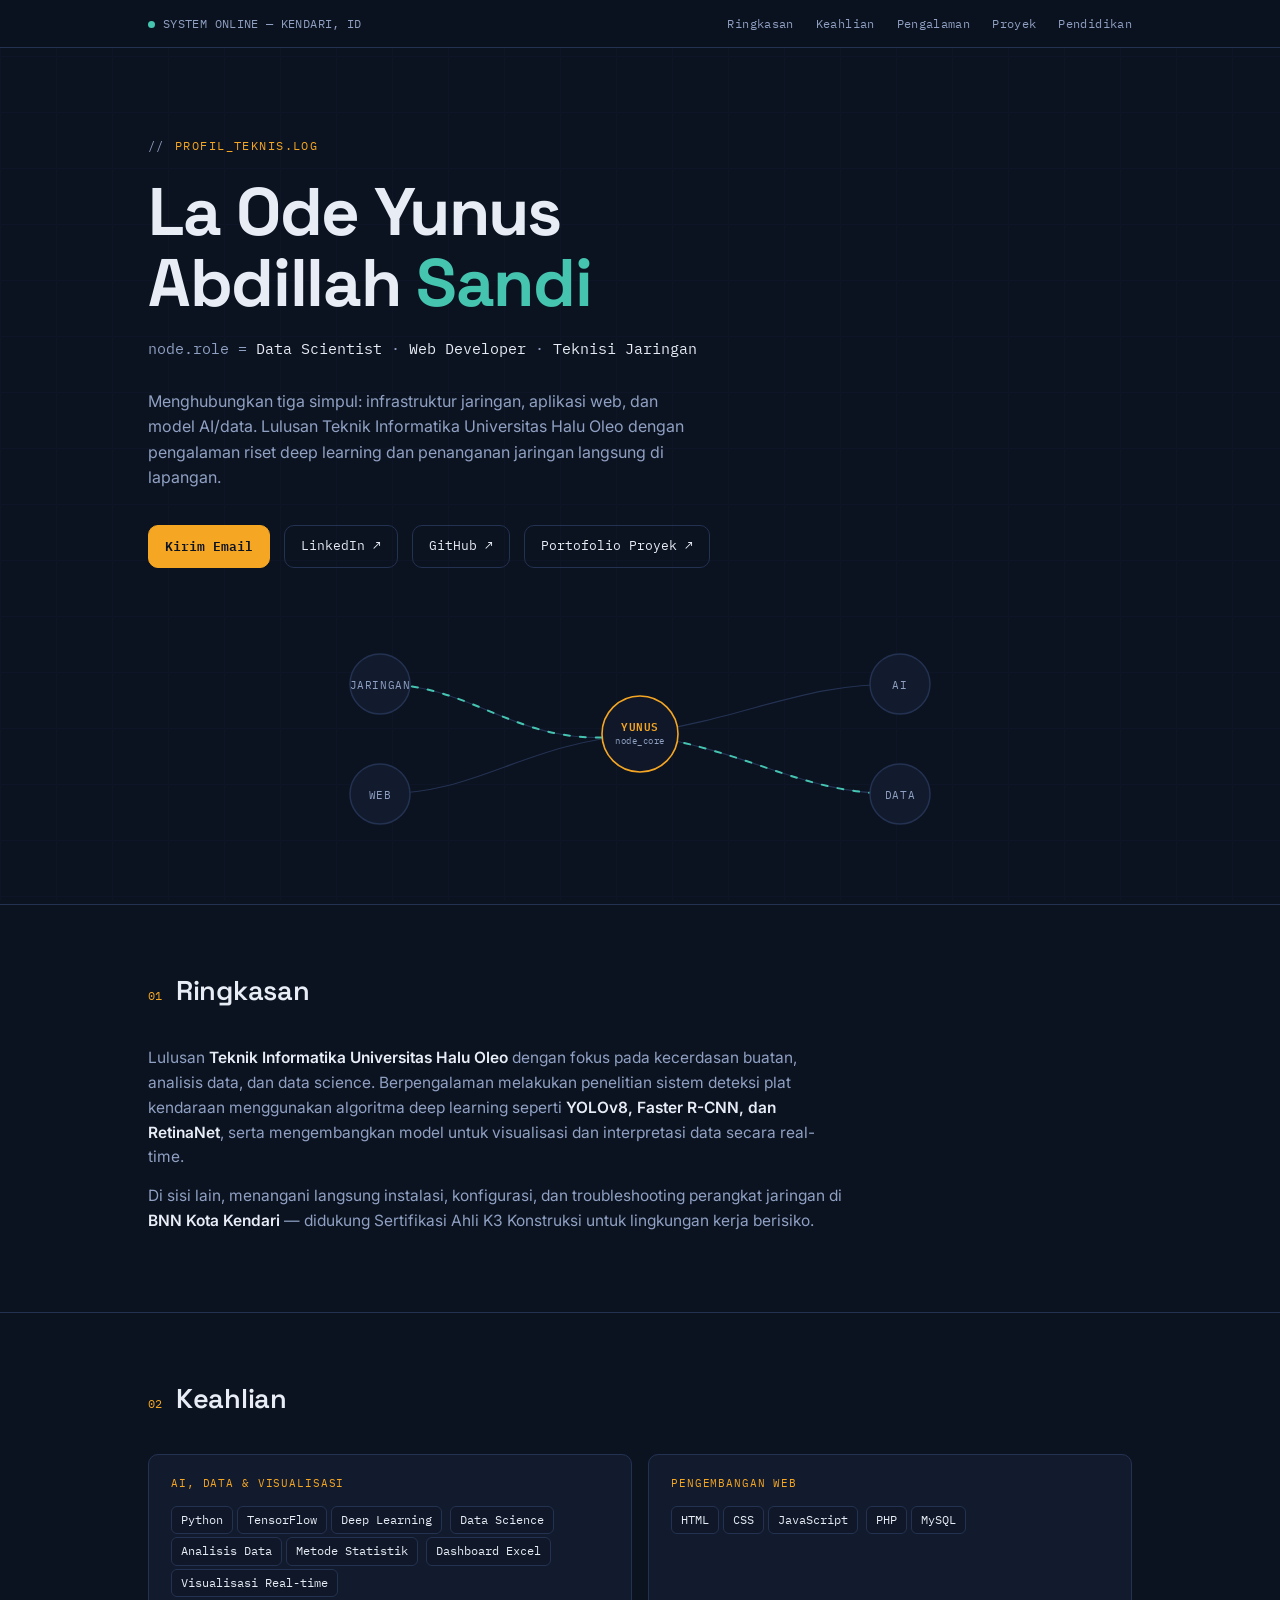
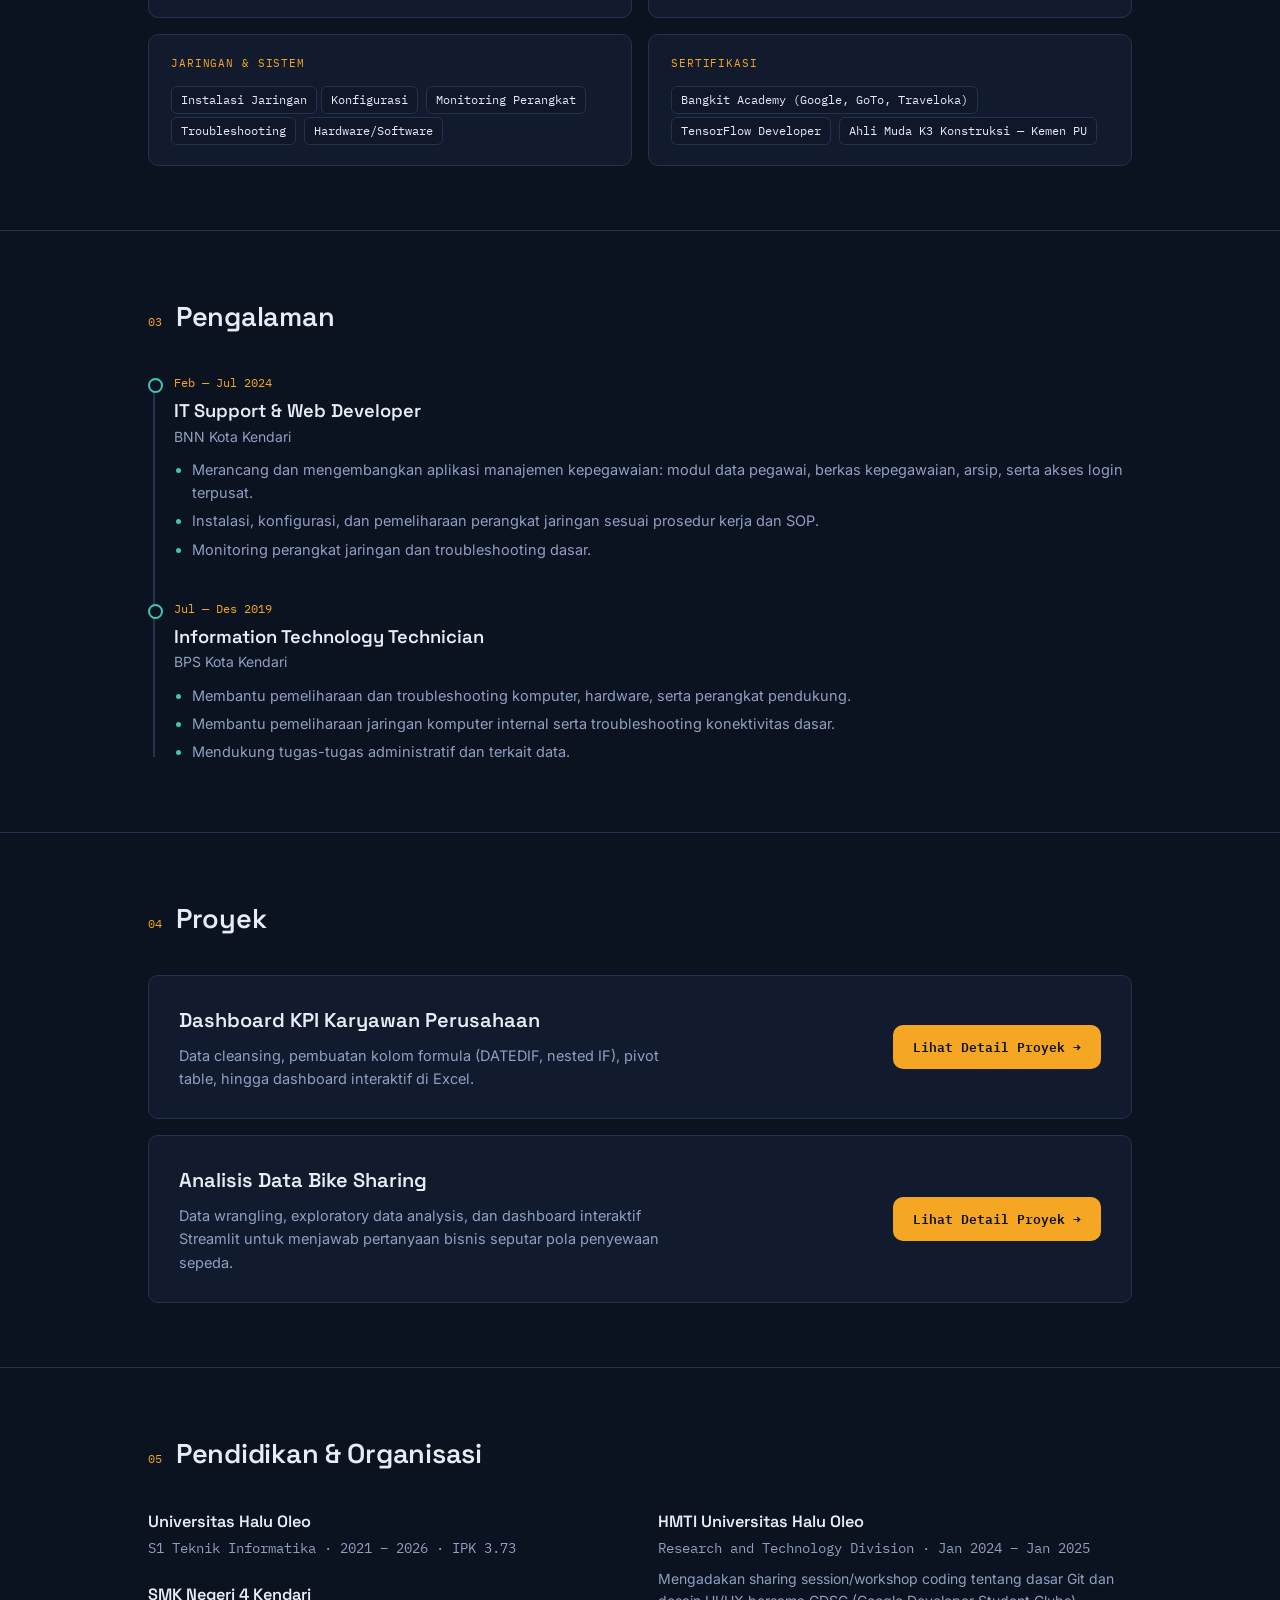
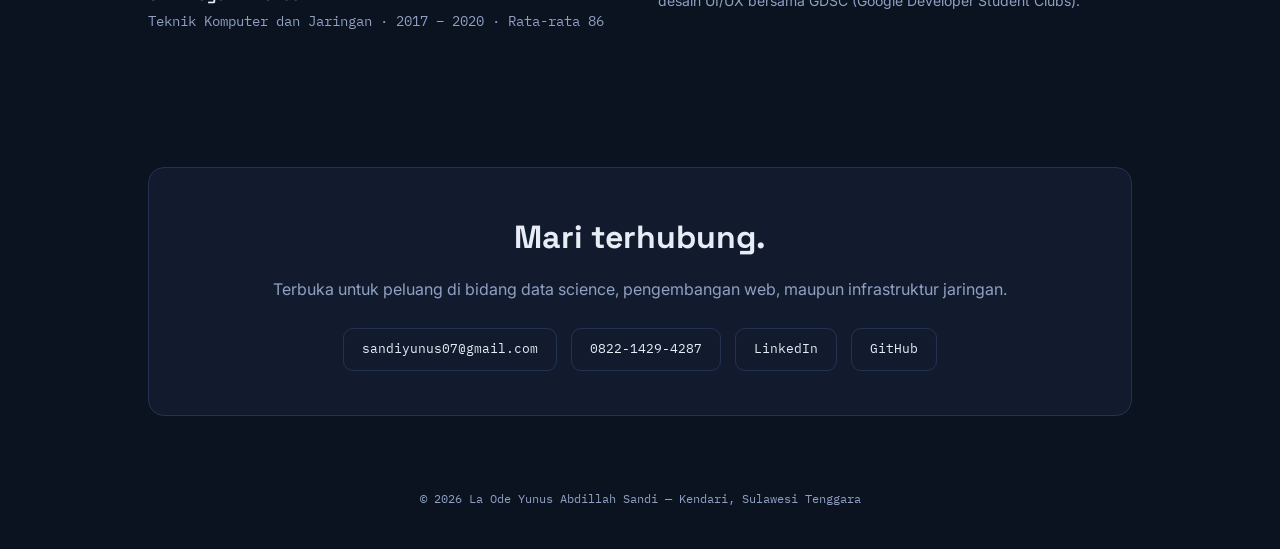
==== commit b1dc5ca2: "Add files via upload" ====
--- a/index.html
+++ b/index.html
@@ -17,7 +17,7 @@
       <a href="#ringkasan">Ringkasan</a>
       <a href="#keahlian">Keahlian</a>
       <a href="#pengalaman">Pengalaman</a>
-      <a href="proyek.html">Proyek</a>
+      <a href="#proyek">Proyek</a>
       <a href="#pendidikan">Pendidikan</a>
     </nav>
   </div>
@@ -152,10 +152,17 @@
 <section id="proyek">
   <div class="wrap">
     <div class="sec-head"><span class="sec-num">04</span><span class="sec-title">Proyek</span></div>
-    <a href="proyek.html" class="project-preview-card reveal">
+    <a href="dashboard-kpi-karyawan-perusahaan.html" class="project-preview-card reveal">
       <div>
         <div class="ppc-title">Dashboard KPI Karyawan Perusahaan</div>
         <div class="ppc-desc">Data cleansing, pembuatan kolom formula (DATEDIF, nested IF), pivot table, hingga dashboard interaktif di Excel.</div>
+      </div>
+      <span class="ppc-btn">Lihat Detail Proyek →</span>
+    </a>
+    <a href="analisis-data-bike-sharing.html" class="project-preview-card reveal" style="margin-top:16px;">
+      <div>
+        <div class="ppc-title">Analisis Data Bike Sharing</div>
+        <div class="ppc-desc">Data wrangling, exploratory data analysis, dan dashboard interaktif Streamlit untuk menjawab pertanyaan bisnis seputar pola penyewaan sepeda.</div>
       </div>
       <span class="ppc-btn">Lihat Detail Proyek →</span>
     </a>
--- a/style.css
+++ b/style.css
@@ -198,10 +198,16 @@
   padding:1px 6px; font-family:var(--mono); font-size:12.5px; color:var(--cyan);
 }
 .project-tags{margin-top:18px; padding-top:18px; border-top:1px dashed var(--line);}
+.project-img{
+  display:block; margin:18px auto 8px;
+  max-width:520px; width:100%; height:auto;
+  border-radius:8px; border:1px solid var(--line);
+}
 .download-box{
   margin-top:24px; padding-top:22px; border-top:1px dashed var(--line);
-  display:flex; align-items:center; justify-content:space-between; gap:16px; flex-wrap:wrap;
-}
+  display:flex; align-items:center; justify-content:space-between; gap:12px; flex-wrap:wrap;
+}
+.download-box .download-actions{display:flex; gap:12px; flex-wrap:wrap;}
 .download-info .dl-label{
   font-family:var(--mono); font-size:11px; color:var(--amber);
   text-transform:uppercase; letter-spacing:0.08em; display:block; margin-bottom:4px;
